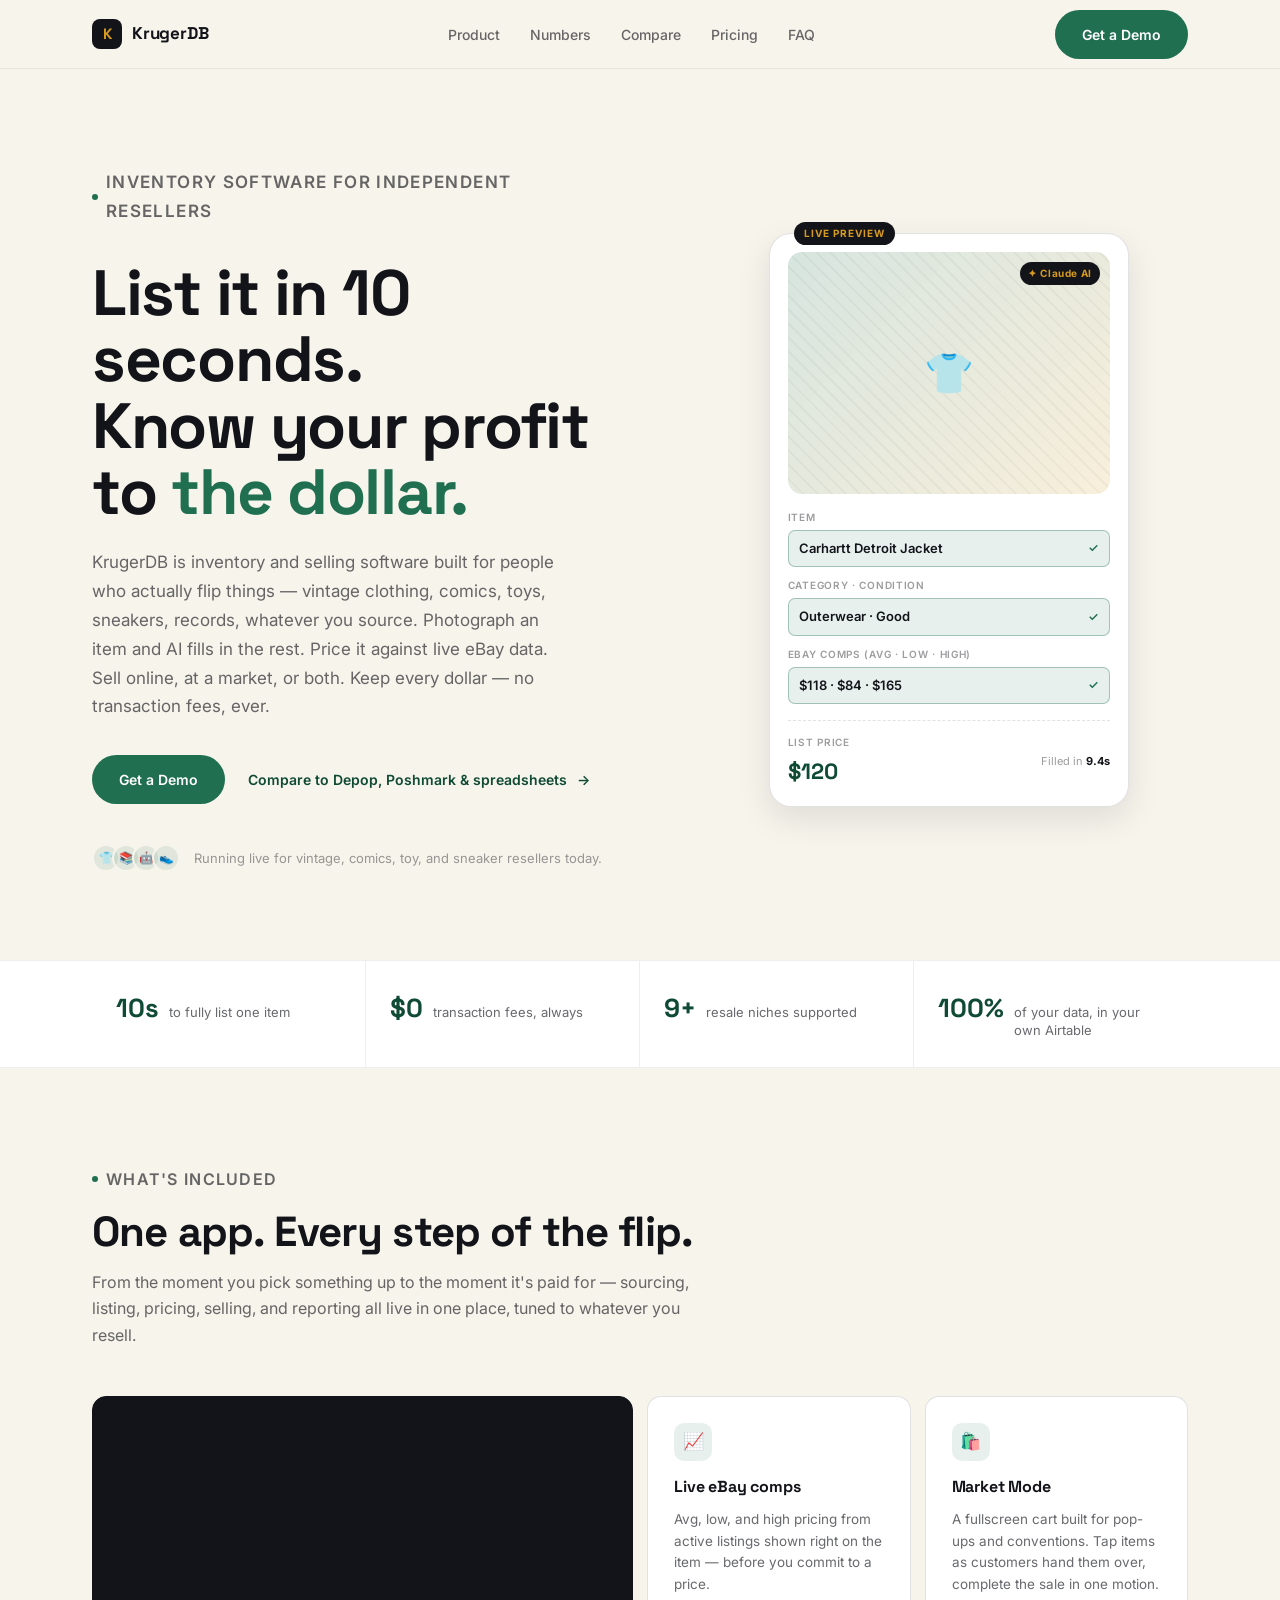
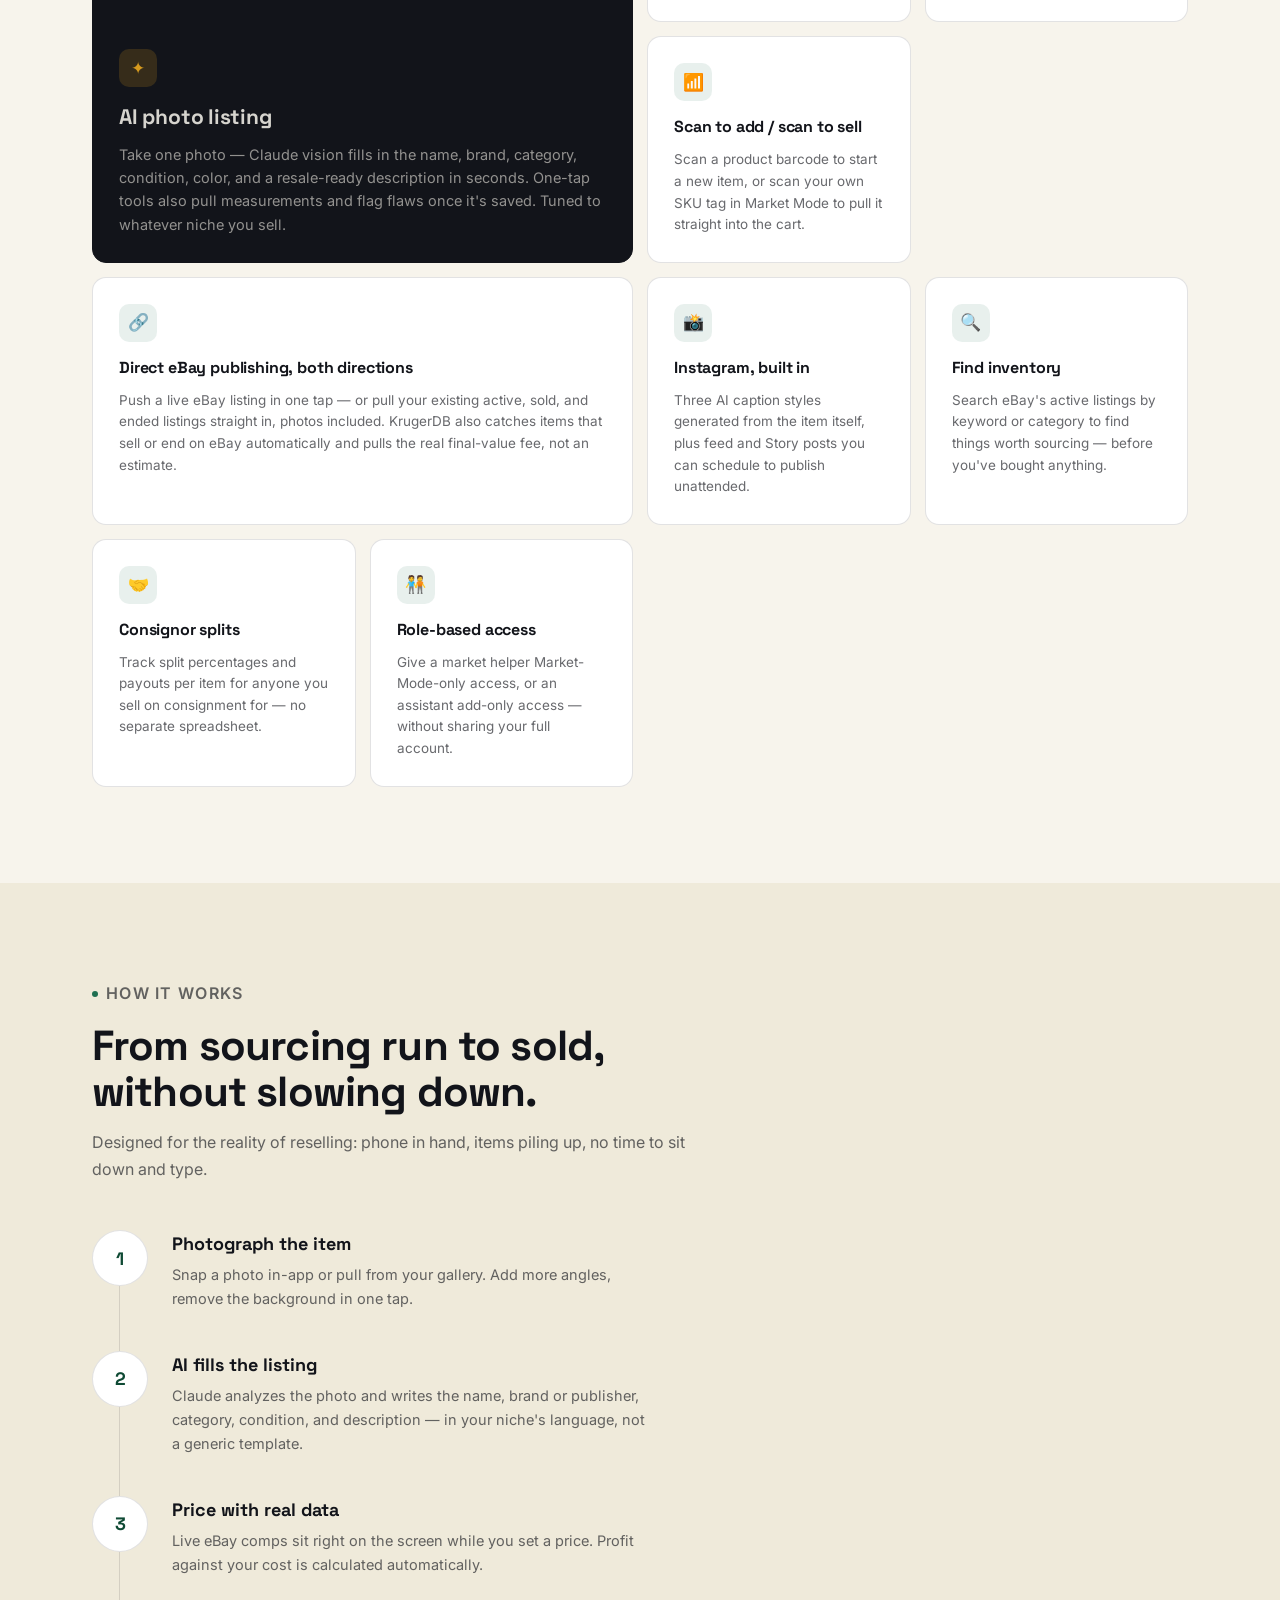
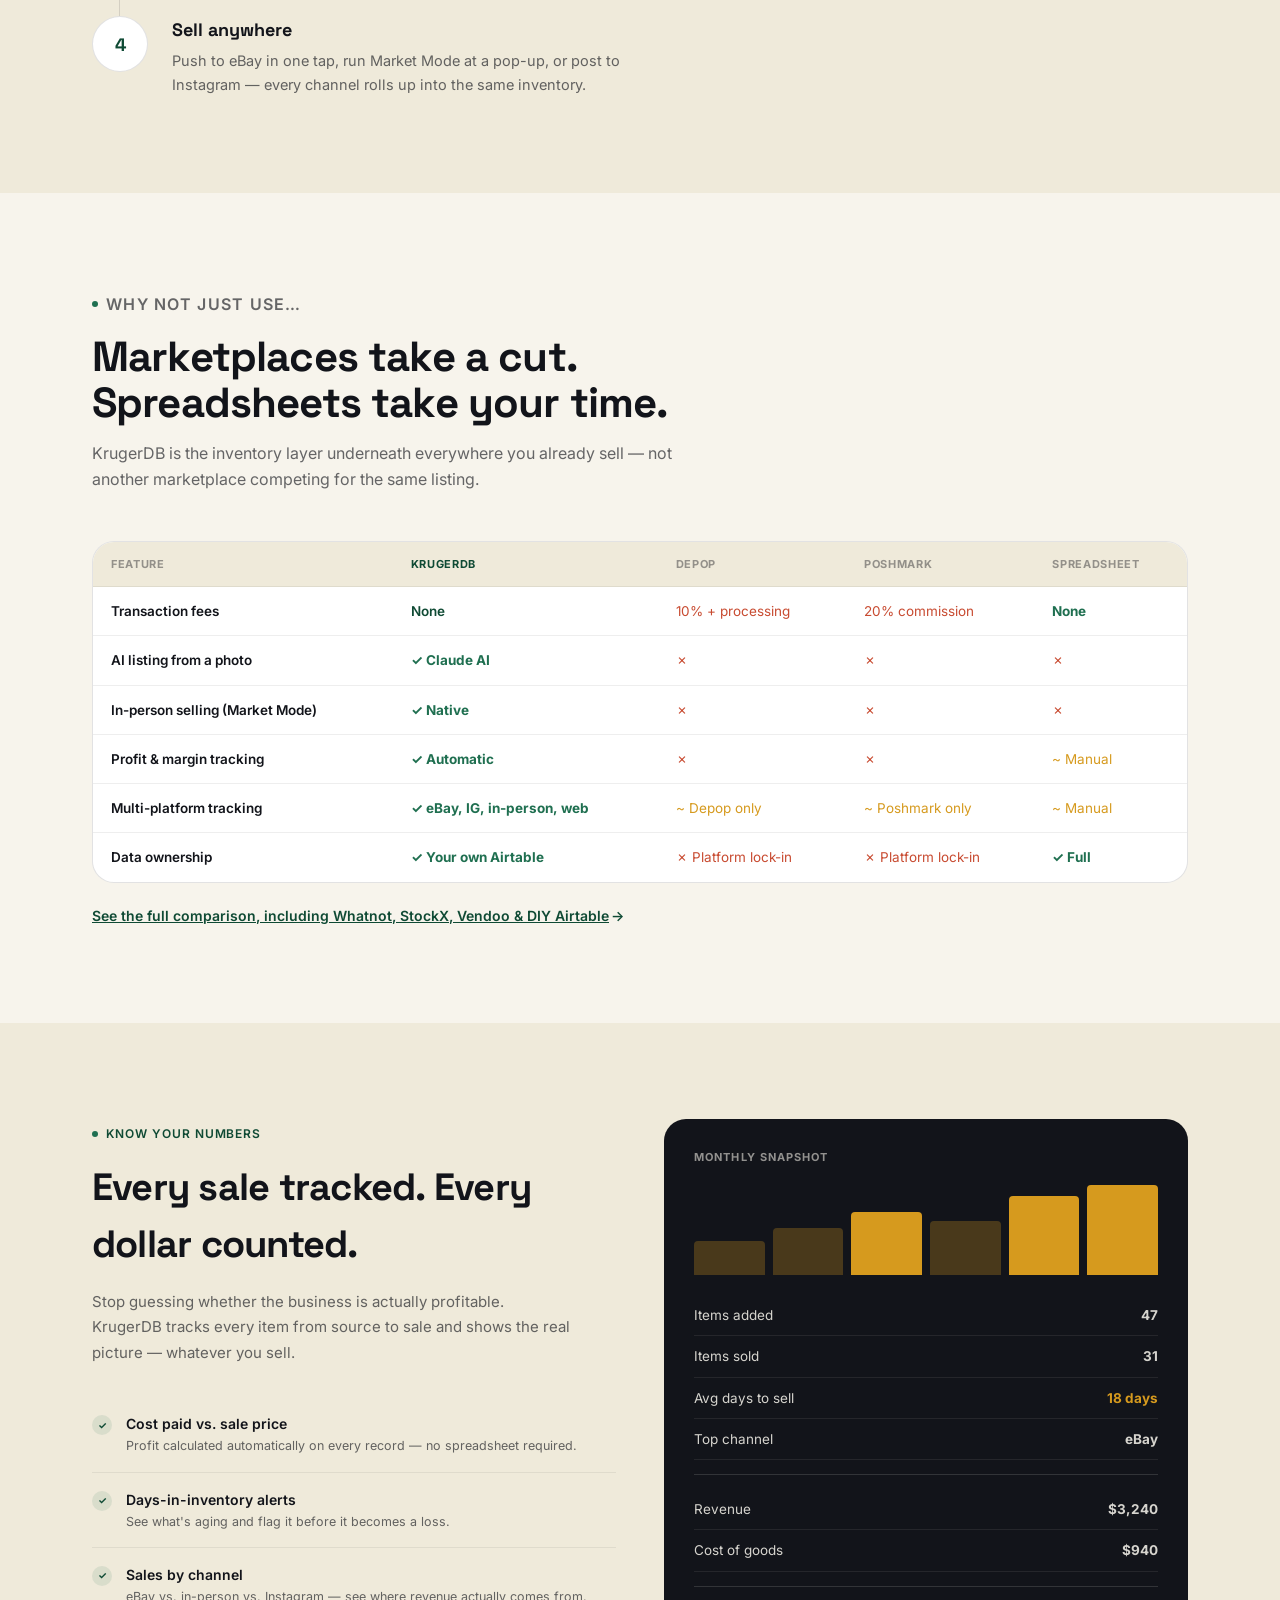
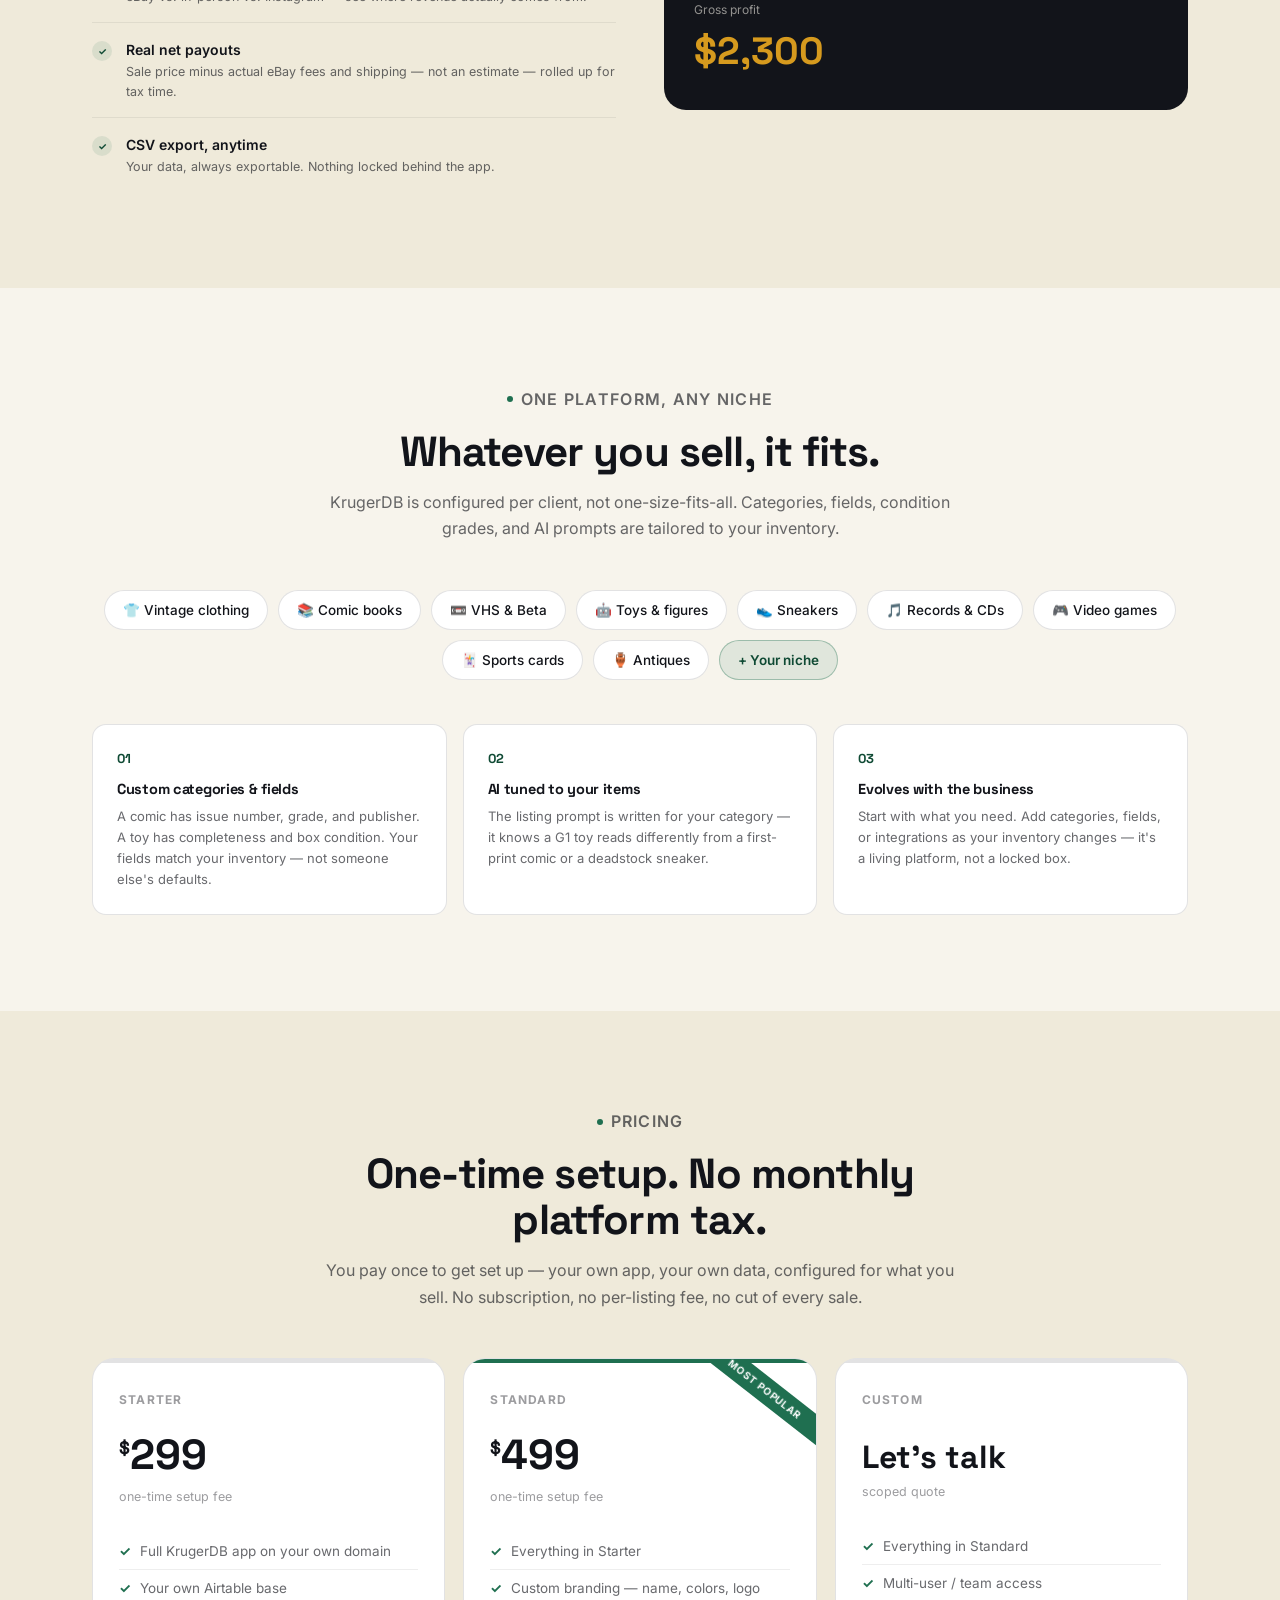
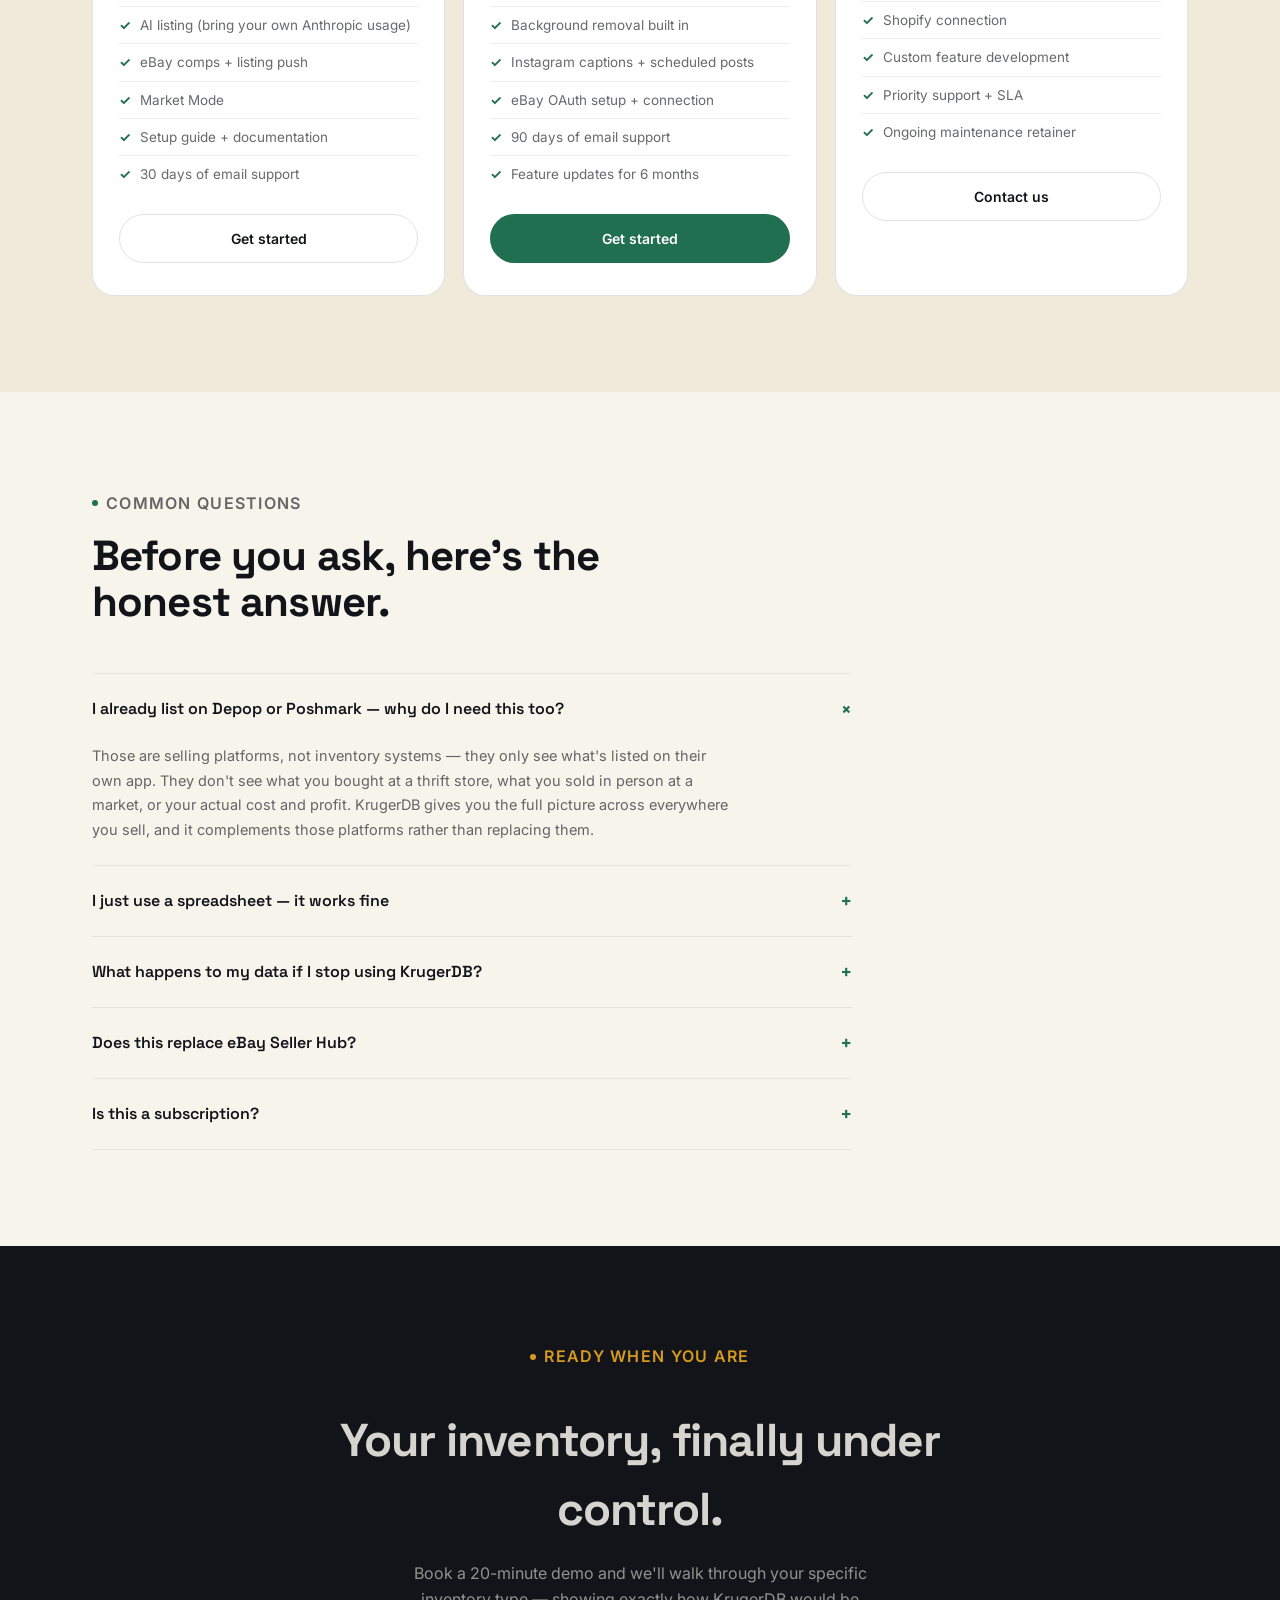
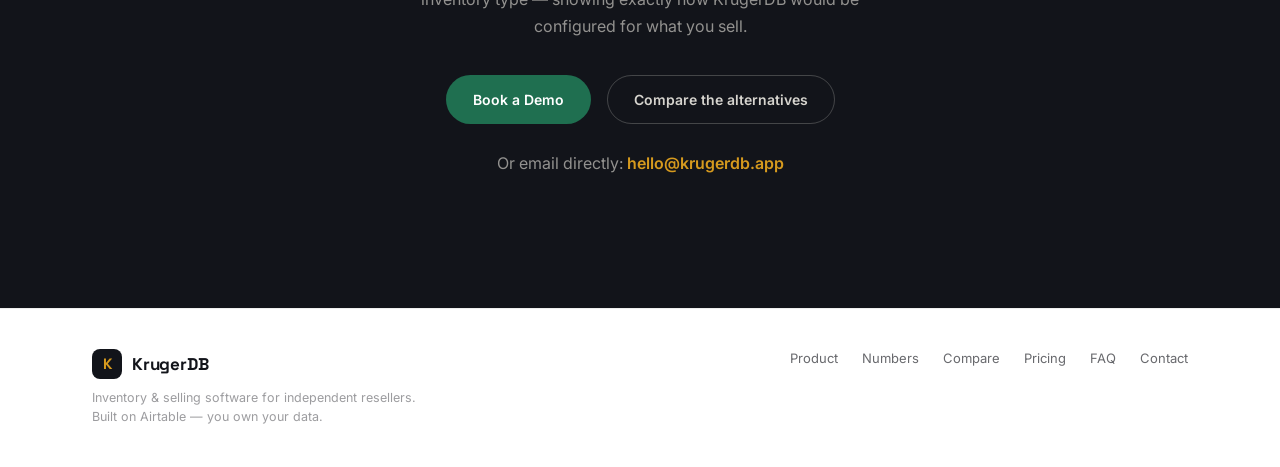
==== index.html @ 645f7d2b "Initial KrugerDB marketing site Static, dependency-free landing page + full comparison page for Krug" ====
<!DOCTYPE html>
<html lang="en">
<head>
<meta charset="UTF-8">
<meta name="viewport" content="width=device-width, initial-scale=1.0">
<title>KrugerDB — Inventory Software for Resellers</title>
<meta name="description" content="KrugerDB is AI-powered inventory and selling software for independent resellers — vintage clothing, comics, toys, sneakers, records, and more. List in 10 seconds, price with live eBay comps, sell in person with Market Mode, and keep every dollar — zero transaction fees, ever.">
<link rel="icon" type="image/svg+xml" href="assets/img/favicon.svg">
<link rel="preconnect" href="https://fonts.googleapis.com">
<link rel="preconnect" href="https://fonts.gstatic.com" crossorigin>
<link href="https://fonts.googleapis.com/css2?family=Space+Grotesk:wght@500;700&family=Inter:wght@400;500;600;700&display=swap" rel="stylesheet">
<link rel="stylesheet" href="assets/css/styles.css">
</head>
<body>

<!-- NAV -->
<nav class="nav">
  <div class="nav-inner">
    <a href="index.html" class="brand">
      <span class="brand-mark">K</span>
      <span class="brand-word">KrugerDB</span>
    </a>
    <div class="nav-links">
      <a href="#product">Product</a>
      <a href="#numbers">Numbers</a>
      <a href="compare.html">Compare</a>
      <a href="#pricing">Pricing</a>
      <a href="#faq">FAQ</a>
    </div>
    <div class="nav-cta">
      <a href="mailto:hello@krugerdb.app" class="btn btn-solid">Get a Demo</a>
      <button class="nav-toggle" aria-label="Toggle menu" aria-expanded="false"><span></span></button>
    </div>
  </div>
</nav>

<!-- HERO -->
<header class="hero">
  <div class="wrap hero-grid">
    <div class="hero-copy">
      <p class="eyebrow">Inventory software for independent resellers</p>
      <h1>List it in 10 seconds.<br>Know your profit to <span class="accent">the dollar.</span></h1>
      <p>KrugerDB is inventory and selling software built for people who actually flip things — vintage clothing, comics, toys, sneakers, records, whatever you source. Photograph an item and AI fills in the rest. Price it against live eBay data. Sell online, at a market, or both. Keep every dollar — no transaction fees, ever.</p>
      <div class="hero-actions">
        <a href="mailto:hello@krugerdb.app" class="btn btn-solid">Get a Demo</a>
        <a href="compare.html" class="btn btn-ghost">Compare to Depop, Poshmark &amp; spreadsheets</a>
      </div>
      <div class="hero-proof">
        <div class="hero-proof-avatars">
          <span>👕</span><span>📚</span><span>🤖</span><span>👟</span>
        </div>
        <p>Running live for vintage, comics, toy, and sneaker resellers today.</p>
      </div>
    </div>

    <div class="hero-visual">
      <div class="phone">
        <div class="phone-photo">
          👕
          <div class="phone-ai-chip">Claude AI</div>
        </div>
        <div class="phone-field">
          <div class="phone-field-label">Item</div>
          <div class="phone-field-value">Carhartt Detroit Jacket <span class="tick">✓</span></div>
        </div>
        <div class="phone-field">
          <div class="phone-field-label">Category · Condition</div>
          <div class="phone-field-value">Outerwear · Good <span class="tick">✓</span></div>
        </div>
        <div class="phone-field">
          <div class="phone-field-label">eBay comps (avg · low · high)</div>
          <div class="phone-field-value">$118 · $84 · $165 <span class="tick">✓</span></div>
        </div>
        <div class="phone-footer">
          <div>
            <div class="phone-field-label">List price</div>
            <div class="phone-price">$120</div>
          </div>
          <div class="phone-timer">Filled in <strong>9.4s</strong></div>
        </div>
      </div>
    </div>
  </div>
</header>

<!-- STAT STRIP -->
<div class="stat-strip">
  <div class="wrap">
    <div class="stat"><span class="stat-num">10s</span><span class="stat-label">to fully list one item</span></div>
    <div class="stat"><span class="stat-num">$0</span><span class="stat-label">transaction fees, always</span></div>
    <div class="stat"><span class="stat-num">9+</span><span class="stat-label">resale niches supported</span></div>
    <div class="stat"><span class="stat-num">100%</span><span class="stat-label">of your data, in your own Airtable</span></div>
  </div>
</div>

<!-- FEATURES (bento) -->
<section id="product">
  <div class="wrap">
    <div class="section-head reveal">
      <p class="eyebrow">What's included</p>
      <h2>One app. Every step of the flip.</h2>
      <p>From the moment you pick something up to the moment it's paid for — sourcing, listing, pricing, selling, and reporting all live in one place, tuned to whatever you resell.</p>
    </div>

    <div class="bento">
      <div class="bento-card lg feature reveal">
        <div class="bento-icon">✦</div>
        <div class="bento-title">AI photo listing</div>
        <div class="bento-desc">Take one photo — Claude vision fills in the name, brand, category, condition, color, and a resale-ready description in seconds. One-tap tools also pull measurements and flag flaws once it's saved. Tuned to whatever niche you sell.</div>
      </div>
      <div class="bento-card reveal">
        <div class="bento-icon">📈</div>
        <div class="bento-title">Live eBay comps</div>
        <div class="bento-desc">Avg, low, and high pricing from active listings shown right on the item — before you commit to a price.</div>
      </div>
      <div class="bento-card reveal">
        <div class="bento-icon">🛍️</div>
        <div class="bento-title">Market Mode</div>
        <div class="bento-desc">A fullscreen cart built for pop-ups and conventions. Tap items as customers hand them over, complete the sale in one motion.</div>
      </div>
      <div class="bento-card reveal">
        <div class="bento-icon">📶</div>
        <div class="bento-title">Scan to add / scan to sell</div>
        <div class="bento-desc">Scan a product barcode to start a new item, or scan your own SKU tag in Market Mode to pull it straight into the cart.</div>
      </div>
      <div class="bento-card wide reveal">
        <div class="bento-icon">🔗</div>
        <div class="bento-title">Direct eBay publishing, both directions</div>
        <div class="bento-desc">Push a live eBay listing in one tap — or pull your existing active, sold, and ended listings straight in, photos included. KrugerDB also catches items that sell or end on eBay automatically and pulls the real final-value fee, not an estimate.</div>
      </div>
      <div class="bento-card reveal">
        <div class="bento-icon">📸</div>
        <div class="bento-title">Instagram, built in</div>
        <div class="bento-desc">Three AI caption styles generated from the item itself, plus feed and Story posts you can schedule to publish unattended.</div>
      </div>
      <div class="bento-card reveal">
        <div class="bento-icon">🔍</div>
        <div class="bento-title">Find inventory</div>
        <div class="bento-desc">Search eBay's active listings by keyword or category to find things worth sourcing — before you've bought anything.</div>
      </div>
      <div class="bento-card reveal">
        <div class="bento-icon">🤝</div>
        <div class="bento-title">Consignor splits</div>
        <div class="bento-desc">Track split percentages and payouts per item for anyone you sell on consignment for — no separate spreadsheet.</div>
      </div>
      <div class="bento-card reveal">
        <div class="bento-icon">🧑‍🤝‍🧑</div>
        <div class="bento-title">Role-based access</div>
        <div class="bento-desc">Give a market helper Market-Mode-only access, or an assistant add-only access — without sharing your full account.</div>
      </div>
    </div>
  </div>
</section>

<!-- HOW IT WORKS -->
<section class="alt" id="how">
  <div class="wrap">
    <div class="section-head reveal">
      <p class="eyebrow">How it works</p>
      <h2>From sourcing run to sold, without slowing down.</h2>
      <p>Designed for the reality of reselling: phone in hand, items piling up, no time to sit down and type.</p>
    </div>

    <div class="timeline reveal">
      <div class="tl-step">
        <div class="tl-num">1</div>
        <div>
          <div class="tl-title">Photograph the item</div>
          <div class="tl-body">Snap a photo in-app or pull from your gallery. Add more angles, remove the background in one tap.</div>
        </div>
      </div>
      <div class="tl-step">
        <div class="tl-num">2</div>
        <div>
          <div class="tl-title">AI fills the listing</div>
          <div class="tl-body">Claude analyzes the photo and writes the name, brand or publisher, category, condition, and description — in your niche's language, not a generic template.</div>
        </div>
      </div>
      <div class="tl-step">
        <div class="tl-num">3</div>
        <div>
          <div class="tl-title">Price with real data</div>
          <div class="tl-body">Live eBay comps sit right on the screen while you set a price. Profit against your cost is calculated automatically.</div>
        </div>
      </div>
      <div class="tl-step">
        <div class="tl-num">4</div>
        <div>
          <div class="tl-title">Sell anywhere</div>
          <div class="tl-body">Push to eBay in one tap, run Market Mode at a pop-up, or post to Instagram — every channel rolls up into the same inventory.</div>
        </div>
      </div>
    </div>
  </div>
</section>

<!-- MINI COMPARE -->
<section id="compare-preview">
  <div class="wrap">
    <div class="section-head reveal">
      <p class="eyebrow">Why not just use…</p>
      <h2>Marketplaces take a cut. Spreadsheets take your time.</h2>
      <p>KrugerDB is the inventory layer underneath everywhere you already sell — not another marketplace competing for the same listing.</p>
    </div>

    <div class="mini-compare reveal">
      <table>
        <thead>
          <tr>
            <th>Feature</th>
            <th class="us">KrugerDB</th>
            <th>Depop</th>
            <th>Poshmark</th>
            <th>Spreadsheet</th>
          </tr>
        </thead>
        <tbody>
          <tr>
            <td>Transaction fees</td>
            <td class="us">None</td>
            <td><span class="mark-no">10% + processing</span></td>
            <td><span class="mark-no">20% commission</span></td>
            <td><span class="mark-yes">None</span></td>
          </tr>
          <tr>
            <td>AI listing from a photo</td>
            <td class="us"><span class="mark-yes">✓ Claude AI</span></td>
            <td><span class="mark-no">✗</span></td>
            <td><span class="mark-no">✗</span></td>
            <td><span class="mark-no">✗</span></td>
          </tr>
          <tr>
            <td>In-person selling (Market Mode)</td>
            <td class="us"><span class="mark-yes">✓ Native</span></td>
            <td><span class="mark-no">✗</span></td>
            <td><span class="mark-no">✗</span></td>
            <td><span class="mark-no">✗</span></td>
          </tr>
          <tr>
            <td>Profit &amp; margin tracking</td>
            <td class="us"><span class="mark-yes">✓ Automatic</span></td>
            <td><span class="mark-no">✗</span></td>
            <td><span class="mark-no">✗</span></td>
            <td><span class="mark-partial">~ Manual</span></td>
          </tr>
          <tr>
            <td>Multi-platform tracking</td>
            <td class="us"><span class="mark-yes">✓ eBay, IG, in-person, web</span></td>
            <td><span class="mark-partial">~ Depop only</span></td>
            <td><span class="mark-partial">~ Poshmark only</span></td>
            <td><span class="mark-partial">~ Manual</span></td>
          </tr>
          <tr>
            <td>Data ownership</td>
            <td class="us"><span class="mark-yes">✓ Your own Airtable</span></td>
            <td><span class="mark-no">✗ Platform lock-in</span></td>
            <td><span class="mark-no">✗ Platform lock-in</span></td>
            <td><span class="mark-yes">✓ Full</span></td>
          </tr>
        </tbody>
      </table>
    </div>
    <p style="margin-top:20px"><a href="compare.html" class="btn-ghost" style="font-size:14px">See the full comparison, including Whatnot, StockX, Vendoo &amp; DIY Airtable</a></p>
  </div>
</section>

<!-- NUMBERS / LEDGER -->
<section class="alt" id="numbers">
  <div class="wrap">
    <div class="ledger-grid">
      <div>
        <p class="eyebrow">Know your numbers</p>
        <h2 style="font-size:clamp(26px,3vw,38px);margin-bottom:16px">Every sale tracked. Every dollar counted.</h2>
        <p style="font-size:15px;color:var(--ink-soft);line-height:1.7;margin-bottom:32px;max-width:480px">Stop guessing whether the business is actually profitable. KrugerDB tracks every item from source to sale and shows the real picture — whatever you sell.</p>

        <ul class="ledger-list reveal">
          <li>
            <div class="ledger-check">✓</div>
            <div><div class="ledger-item-title">Cost paid vs. sale price</div><div class="ledger-item-desc">Profit calculated automatically on every record — no spreadsheet required.</div></div>
          </li>
          <li>
            <div class="ledger-check">✓</div>
            <div><div class="ledger-item-title">Days-in-inventory alerts</div><div class="ledger-item-desc">See what's aging and flag it before it becomes a loss.</div></div>
          </li>
          <li>
            <div class="ledger-check">✓</div>
            <div><div class="ledger-item-title">Sales by channel</div><div class="ledger-item-desc">eBay vs. in-person vs. Instagram — see where revenue actually comes from.</div></div>
          </li>
          <li>
            <div class="ledger-check">✓</div>
            <div><div class="ledger-item-title">Real net payouts</div><div class="ledger-item-desc">Sale price minus actual eBay fees and shipping — not an estimate — rolled up for tax time.</div></div>
          </li>
          <li>
            <div class="ledger-check">✓</div>
            <div><div class="ledger-item-title">CSV export, anytime</div><div class="ledger-item-desc">Your data, always exportable. Nothing locked behind the app.</div></div>
          </li>
        </ul>
      </div>

      <div class="reveal">
        <div class="ledger-card">
          <div class="ledger-card-title">Monthly snapshot</div>
          <div class="ledger-bars">
            <div class="bar" style="height:38%"></div>
            <div class="bar" style="height:52%"></div>
            <div class="bar up" style="height:70%"></div>
            <div class="bar" style="height:60%"></div>
            <div class="bar up" style="height:88%"></div>
            <div class="bar up" style="height:100%"></div>
          </div>
          <div class="ledger-row"><span>Items added</span><span class="v">47</span></div>
          <div class="ledger-row"><span>Items sold</span><span class="v">31</span></div>
          <div class="ledger-row"><span>Avg days to sell</span><span class="v gold">18 days</span></div>
          <div class="ledger-row"><span>Top channel</span><span class="v">eBay</span></div>
          <hr class="ledger-divider">
          <div class="ledger-row"><span>Revenue</span><span class="v">$3,240</span></div>
          <div class="ledger-row"><span>Cost of goods</span><span class="v">$940</span></div>
          <hr class="ledger-divider">
          <div class="ledger-big-label">Gross profit</div>
          <div class="ledger-big-num">$2,300</div>
        </div>
      </div>
    </div>
  </div>
</section>

<!-- NICHES -->
<section id="niches">
  <div class="wrap">
    <div class="section-head center reveal" style="margin-left:auto;margin-right:auto">
      <p class="eyebrow" style="justify-content:center">One platform, any niche</p>
      <h2>Whatever you sell, it fits.</h2>
      <p>KrugerDB is configured per client, not one-size-fits-all. Categories, fields, condition grades, and AI prompts are tailored to your inventory.</p>
    </div>

    <div class="chip-row reveal" style="justify-content:center">
      <span class="chip">👕 Vintage clothing</span>
      <span class="chip">📚 Comic books</span>
      <span class="chip">📼 VHS &amp; Beta</span>
      <span class="chip">🤖 Toys &amp; figures</span>
      <span class="chip">👟 Sneakers</span>
      <span class="chip">🎵 Records &amp; CDs</span>
      <span class="chip">🎮 Video games</span>
      <span class="chip">🃏 Sports cards</span>
      <span class="chip">🏺 Antiques</span>
      <span class="chip plus">+ Your niche</span>
    </div>

    <div class="trio reveal">
      <div class="trio-card">
        <div class="n">01</div>
        <h4>Custom categories &amp; fields</h4>
        <p>A comic has issue number, grade, and publisher. A toy has completeness and box condition. Your fields match your inventory — not someone else's defaults.</p>
      </div>
      <div class="trio-card">
        <div class="n">02</div>
        <h4>AI tuned to your items</h4>
        <p>The listing prompt is written for your category — it knows a G1 toy reads differently from a first-print comic or a deadstock sneaker.</p>
      </div>
      <div class="trio-card">
        <div class="n">03</div>
        <h4>Evolves with the business</h4>
        <p>Start with what you need. Add categories, fields, or integrations as your inventory changes — it's a living platform, not a locked box.</p>
      </div>
    </div>
  </div>
</section>

<!-- PRICING -->
<section class="alt" id="pricing">
  <div class="wrap">
    <div class="section-head center reveal">
      <p class="eyebrow" style="justify-content:center">Pricing</p>
      <h2>One-time setup. No monthly platform tax.</h2>
      <p>You pay once to get set up — your own app, your own data, configured for what you sell. No subscription, no per-listing fee, no cut of every sale.</p>
    </div>

    <div class="price-grid reveal">
      <div class="price-card">
        <div class="price-name">Starter</div>
        <div class="price-num"><sup>$</sup>299</div>
        <div class="price-sub">one-time setup fee</div>
        <ul class="price-list">
          <li>Full KrugerDB app on your own domain</li>
          <li>Your own Airtable base</li>
          <li>AI listing (bring your own Anthropic usage)</li>
          <li>eBay comps + listing push</li>
          <li>Market Mode</li>
          <li>Setup guide + documentation</li>
          <li>30 days of email support</li>
        </ul>
        <a href="mailto:hello@krugerdb.app" class="btn btn-line">Get started</a>
      </div>

      <div class="price-card hi">
        <div class="price-ribbon">Most popular</div>
        <div class="price-name">Standard</div>
        <div class="price-num"><sup>$</sup>499</div>
        <div class="price-sub">one-time setup fee</div>
        <ul class="price-list">
          <li>Everything in Starter</li>
          <li>Custom branding — name, colors, logo</li>
          <li>Background removal built in</li>
          <li>Instagram captions + scheduled posts</li>
          <li>eBay OAuth setup + connection</li>
          <li>90 days of email support</li>
          <li>Feature updates for 6 months</li>
        </ul>
        <a href="mailto:hello@krugerdb.app" class="btn btn-solid">Get started</a>
      </div>

      <div class="price-card">
        <div class="price-name">Custom</div>
        <div class="price-num" style="font-size:32px;padding-top:10px">Let's talk</div>
        <div class="price-sub">scoped quote</div>
        <ul class="price-list">
          <li>Everything in Standard</li>
          <li>Multi-user / team access</li>
          <li>Shopify connection</li>
          <li>Custom feature development</li>
          <li>Priority support + SLA</li>
          <li>Ongoing maintenance retainer</li>
        </ul>
        <a href="mailto:hello@krugerdb.app" class="btn btn-line">Contact us</a>
      </div>
    </div>
  </div>
</section>

<!-- FAQ -->
<section id="faq">
  <div class="wrap">
    <div class="section-head reveal">
      <p class="eyebrow">Common questions</p>
      <h2>Before you ask, here's the honest answer.</h2>
    </div>

    <div class="faq reveal">
      <div class="faq-item open">
        <button class="faq-q"><span>I already list on Depop or Poshmark — why do I need this too?</span><span class="plus">+</span></button>
        <div class="faq-a"><p>Those are selling platforms, not inventory systems — they only see what's listed on their own app. They don't see what you bought at a thrift store, what you sold in person at a market, or your actual cost and profit. KrugerDB gives you the full picture across everywhere you sell, and it complements those platforms rather than replacing them.</p></div>
      </div>
      <div class="faq-item">
        <button class="faq-q"><span>I just use a spreadsheet — it works fine</span><span class="plus">+</span></button>
        <div class="faq-a"><p>A spreadsheet has no photos, no scanning, no eBay integration, and no way to sell in person. When you're at a pop-up with 200 items and someone wants to buy three at once, a spreadsheet becomes a liability. KrugerDB handles sourcing through sale from your phone.</p></div>
      </div>
      <div class="faq-item">
        <button class="faq-q"><span>What happens to my data if I stop using KrugerDB?</span><span class="plus">+</span></button>
        <div class="faq-a"><p>Nothing happens to it — it's already yours. Everything lives in your own Airtable base under your account. Export the full inventory to CSV anytime. If you stopped using the app tomorrow, every item, photo, and sale record stays exactly where it is.</p></div>
      </div>
      <div class="faq-item">
        <button class="faq-q"><span>Does this replace eBay Seller Hub?</span><span class="plus">+</span></button>
        <div class="faq-a"><p>No — it works alongside it. Seller Hub tells you what sold, but not what actually landed in your bank account after fees and shipping, and it has no idea what you paid for the item to begin with. KrugerDB imports what you've already listed, detects sales and ended listings automatically, and pulls the real fee and shipping numbers from eBay's own data — then nets that against your cost.</p></div>
      </div>
      <div class="faq-item">
        <button class="faq-q"><span>Is this a subscription?</span><span class="plus">+</span></button>
        <div class="faq-a"><p>No. Setup is a one-time fee based on the tier you choose. You'll separately pay your own usage for the third-party services the app calls on your behalf — Anthropic for AI, Airtable for your database — which for most independent resellers runs a few dollars a month, not a platform tax on every sale.</p></div>
      </div>
    </div>
  </div>
</section>

<!-- CTA -->
<section class="ink cta-section">
  <div class="wrap">
    <p class="eyebrow" style="justify-content:center">Ready when you are</p>
    <h2>Your inventory, finally under control.</h2>
    <p>Book a 20-minute demo and we'll walk through your specific inventory type — showing exactly how KrugerDB would be configured for what you sell.</p>
    <div class="cta-actions">
      <a href="mailto:hello@krugerdb.app" class="btn btn-solid">Book a Demo</a>
      <a href="compare.html" class="btn btn-line">Compare the alternatives</a>
    </div>
    <p class="cta-note">Or email directly: <a href="mailto:hello@krugerdb.app">hello@krugerdb.app</a></p>
  </div>
</section>

<!-- FOOTER -->
<footer>
  <div class="wrap footer-inner">
    <div>
      <a href="index.html" class="brand"><span class="brand-mark">K</span><span class="brand-word">KrugerDB</span></a>
      <p class="footer-note">Inventory &amp; selling software for independent resellers.<br>Built on Airtable — you own your data.</p>
    </div>
    <div class="footer-links">
      <a href="#product">Product</a>
      <a href="#numbers">Numbers</a>
      <a href="compare.html">Compare</a>
      <a href="#pricing">Pricing</a>
      <a href="#faq">FAQ</a>
      <a href="mailto:hello@krugerdb.app">Contact</a>
    </div>
  </div>
</footer>

<script src="assets/js/main.js"></script>
</body>
</html>
---- assets/css/styles.css ----
/* ==========================================================================
   KrugerDB marketing site — base styles
   Light paper theme, Space Grotesk / Inter, bento + timeline layouts.
   ========================================================================== */

*, *::before, *::after { box-sizing: border-box; margin: 0; padding: 0; }

:root {
  --bg:        #F7F4EC;
  --bg-alt:    #EFEADA;
  --panel:     #FFFFFF;
  --ink:       #12141A;
  --ink-soft:  rgba(18,20,26,0.64);
  --ink-faint: rgba(18,20,26,0.42);
  --line:      rgba(18,20,26,0.12);
  --line-soft: rgba(18,20,26,0.07);

  --accent:      #1F6F50;   /* forest green — primary */
  --accent-ink:  #0F4A34;
  --accent-soft: rgba(31,111,80,0.10);
  --accent-line: rgba(31,111,80,0.35);

  --gold:       #D69A1E;    /* amber — AI / highlight */
  --gold-soft:  rgba(214,154,30,0.14);

  --coral:      #C84B31;    /* used sparingly: "no" / warning marks */

  --ink-panel:  #12141A;    /* inverted dark sections */
  --ink-panel-2:#1B1E27;
  --on-ink:     rgba(247,244,236,0.86);
  --on-ink-soft:rgba(247,244,236,0.56);

  --radius-sm: 8px;
  --radius:    14px;
  --radius-lg: 22px;

  --display: 'Space Grotesk', 'Arial Narrow', sans-serif;
  --body:    'Inter', -apple-system, BlinkMacSystemFont, sans-serif;

  --shadow-1: 0 1px 2px rgba(18,20,26,0.06);
  --shadow-2: 0 12px 32px rgba(18,20,26,0.10);
}

html { scroll-behavior: smooth; }

body {
  background: var(--bg);
  color: var(--ink);
  font-family: var(--body);
  font-size: 16px;
  line-height: 1.5;
  -webkit-font-smoothing: antialiased;
  overflow-x: hidden;
}

a { color: inherit; }
img, svg { display: block; max-width: 100%; }
ul { list-style: none; }

.wrap {
  max-width: 1160px;
  margin: 0 auto;
  padding: 0 32px;
}

.eyebrow {
  display: inline-flex;
  align-items: center;
  gap: 8px;
  font-size: 12px;
  font-weight: 600;
  letter-spacing: 0.08em;
  text-transform: uppercase;
  color: var(--accent-ink);
  margin-bottom: 16px;
}
.eyebrow::before {
  content: '';
  width: 6px; height: 6px;
  border-radius: 50%;
  background: var(--accent);
  flex-shrink: 0;
}
section.ink .eyebrow, .ink .eyebrow { color: var(--gold); }
section.ink .eyebrow::before, .ink .eyebrow::before { background: var(--gold); }

h1, h2, h3, h4 { font-family: var(--display); letter-spacing: -0.02em; }

.section-head { max-width: 620px; margin-bottom: 48px; }
.section-head h2 {
  font-size: clamp(28px, 3.4vw, 42px);
  font-weight: 700;
  line-height: 1.1;
  margin-bottom: 14px;
}
.section-head p {
  font-size: 16px;
  line-height: 1.65;
  color: var(--ink-soft);
}
.section-head.center { max-width: 640px; margin-left: auto; margin-right: auto; text-align: center; }
.ink .section-head p { color: var(--on-ink-soft); }

section { padding: 96px 0; }
section.tight { padding: 64px 0; }
section.ink { background: var(--ink-panel); color: var(--on-ink); }
section.alt { background: var(--bg-alt); }

.reveal { opacity: 0; transform: translateY(18px); transition: opacity .6s ease, transform .6s ease; }
.reveal.visible { opacity: 1; transform: translateY(0); }

/* ── buttons ── */
.btn {
  display: inline-flex;
  align-items: center;
  gap: 8px;
  font-family: var(--body);
  font-size: 14px;
  font-weight: 600;
  padding: 13px 26px;
  border-radius: 99px;
  text-decoration: none;
  cursor: pointer;
  border: 1px solid transparent;
  transition: transform .15s ease, background .15s ease, border-color .15s ease, color .15s ease;
  white-space: nowrap;
}
.btn:hover { transform: translateY(-1px); }
.btn-solid { background: var(--accent); color: #fff; }
.btn-solid:hover { background: var(--accent-ink); }
.btn-line { border-color: var(--line); color: var(--ink); background: transparent; }
.btn-line:hover { border-color: var(--accent); color: var(--accent-ink); }
.ink .btn-line { border-color: rgba(247,244,236,0.22); color: var(--on-ink); }
.ink .btn-line:hover { border-color: var(--gold); color: var(--gold); }
.btn-ghost { color: var(--accent-ink); font-weight: 600; padding: 0; border-radius: 0; }
.btn-ghost::after { content: '→'; margin-left: 2px; transition: transform .15s ease; display: inline-block; }
.btn-ghost:hover::after { transform: translateX(3px); }

/* ==========================================================================
   NAV
   ========================================================================== */
.nav {
  position: fixed; top: 0; left: 0; right: 0; z-index: 200;
  border-bottom: 1px solid var(--line-soft);
  background: rgba(247,244,236,0.86);
  backdrop-filter: blur(10px);
}
.nav-inner {
  max-width: 1160px; margin: 0 auto; padding: 0 32px;
  height: 68px;
  display: flex; align-items: center; justify-content: space-between;
}
.brand { display: flex; align-items: center; gap: 10px; text-decoration: none; }
.brand-mark {
  width: 30px; height: 30px; border-radius: 8px;
  background: var(--ink);
  display: flex; align-items: center; justify-content: center;
  color: var(--gold);
  font-family: var(--display); font-weight: 700; font-size: 15px;
}
.brand-word { font-family: var(--display); font-weight: 700; font-size: 17px; letter-spacing: -0.01em; color: var(--ink); }
.nav-links { display: flex; align-items: center; gap: 30px; }
.nav-links a {
  font-size: 14px; font-weight: 500; text-decoration: none; color: var(--ink-soft);
  transition: color .15s ease;
}
.nav-links a:hover, .nav-links a.current { color: var(--ink); }
.nav-cta { display: flex; align-items: center; gap: 18px; }
.nav-toggle {
  display: none; width: 36px; height: 36px; border-radius: 8px;
  border: 1px solid var(--line); background: transparent;
  align-items: center; justify-content: center; cursor: pointer;
}
.nav-toggle span, .nav-toggle span::before, .nav-toggle span::after {
  content: ''; display: block; width: 16px; height: 1.5px; background: var(--ink); position: relative;
}
.nav-toggle span::before { position: absolute; top: -5px; }
.nav-toggle span::after { position: absolute; top: 5px; }

/* ==========================================================================
   HERO
   ========================================================================== */
.hero {
  padding: 168px 0 88px;
  position: relative;
}
.hero-grid {
  display: grid;
  grid-template-columns: 1.08fr 0.92fr;
  gap: 56px;
  align-items: center;
}
.hero-copy h1 {
  font-size: clamp(38px, 5.2vw, 64px);
  font-weight: 700;
  line-height: 1.04;
  margin-bottom: 22px;
}
.hero-copy h1 .accent { color: var(--accent); }
.hero-copy p {
  font-size: 17px;
  line-height: 1.7;
  color: var(--ink-soft);
  max-width: 480px;
  margin-bottom: 34px;
}
.hero-actions { display: flex; align-items: center; gap: 22px; flex-wrap: wrap; margin-bottom: 40px; }

.hero-proof { display: flex; align-items: center; gap: 14px; }
.hero-proof-avatars { display: flex; }
.hero-proof-avatars span {
  width: 28px; height: 28px; border-radius: 50%;
  border: 2px solid var(--bg);
  background: var(--accent-soft);
  margin-left: -8px;
  display: flex; align-items: center; justify-content: center;
  font-size: 12px;
}
.hero-proof-avatars span:first-child { margin-left: 0; }
.hero-proof p { font-size: 13px; color: var(--ink-faint); margin: 0; max-width: none; }

/* phone mock */
.phone {
  background: var(--panel);
  border-radius: var(--radius-lg);
  border: 1px solid var(--line);
  box-shadow: var(--shadow-2);
  padding: 18px;
  max-width: 360px;
  margin: 0 auto;
  position: relative;
}
.phone::before {
  content: 'LIVE PREVIEW';
  position: absolute;
  top: -12px; left: 24px;
  background: var(--ink);
  color: var(--gold);
  font-size: 10px; font-weight: 700; letter-spacing: 0.1em;
  padding: 4px 10px; border-radius: 99px;
}
.phone-photo {
  aspect-ratio: 4/3;
  border-radius: var(--radius);
  background:
    linear-gradient(135deg, rgba(31,111,80,0.18), rgba(214,154,30,0.16)),
    repeating-linear-gradient(45deg, rgba(18,20,26,0.04) 0 2px, transparent 2px 10px);
  display: flex; align-items: center; justify-content: center;
  font-size: 40px;
  position: relative;
  margin-bottom: 16px;
}
.phone-ai-chip {
  position: absolute; top: 10px; right: 10px;
  background: var(--ink); color: var(--gold);
  font-size: 10px; font-weight: 700; letter-spacing: 0.06em;
  padding: 4px 8px; border-radius: 99px;
  display: flex; align-items: center; gap: 4px;
}
.phone-ai-chip::before { content: '✦'; }
.phone-field { margin-bottom: 11px; }
.phone-field-label { font-size: 10px; font-weight: 600; text-transform: uppercase; letter-spacing: 0.07em; color: var(--ink-faint); margin-bottom: 5px; }
.phone-field-value {
  font-size: 13px; font-weight: 600; color: var(--ink);
  background: var(--accent-soft);
  border: 1px solid var(--accent-line);
  border-radius: 7px;
  padding: 8px 10px;
  display: flex; align-items: center; justify-content: space-between;
}
.phone-field-value .tick { color: var(--accent); font-size: 12px; }
.phone-footer {
  display: flex; align-items: center; justify-content: space-between;
  margin-top: 16px; padding-top: 14px; border-top: 1px dashed var(--line);
}
.phone-price { font-family: var(--display); font-size: 22px; font-weight: 700; color: var(--accent-ink); }
.phone-timer { font-size: 11px; color: var(--ink-faint); }
.phone-timer strong { color: var(--ink); }

/* ==========================================================================
   STAT STRIP
   ========================================================================== */
.stat-strip {
  border-top: 1px solid var(--line-soft);
  border-bottom: 1px solid var(--line-soft);
  background: var(--panel);
}
.stat-strip .wrap {
  display: flex;
  flex-wrap: wrap;
  gap: 0;
}
.stat-strip .stat {
  flex: 1 1 220px;
  padding: 28px 24px;
  border-right: 1px solid var(--line-soft);
  display: flex; align-items: baseline; gap: 10px;
}
.stat-strip .stat:last-child { border-right: none; }
.stat-num { font-family: var(--display); font-size: 26px; font-weight: 700; color: var(--accent-ink); white-space: nowrap; }
.stat-label { font-size: 13px; color: var(--ink-soft); line-height: 1.35; }

/* ==========================================================================
   BENTO FEATURES
   ========================================================================== */
.bento {
  display: grid;
  grid-template-columns: repeat(4, 1fr);
  grid-auto-rows: minmax(150px, auto);
  gap: 14px;
}
.bento-card {
  background: var(--panel);
  border: 1px solid var(--line);
  border-radius: var(--radius);
  padding: 26px;
  display: flex;
  flex-direction: column;
  gap: 10px;
  transition: border-color .15s ease, transform .15s ease;
}
.bento-card:hover { border-color: var(--accent-line); transform: translateY(-2px); }
.bento-card.lg { grid-column: span 2; grid-row: span 2; justify-content: flex-end; }
.bento-card.wide { grid-column: span 2; }
.bento-card.feature { background: var(--ink-panel); color: var(--on-ink); border-color: var(--ink-panel); }
.bento-card.feature .bento-desc { color: var(--on-ink-soft); }
.bento-card.feature .bento-icon { background: rgba(214,154,30,0.18); color: var(--gold); }

.bento-icon {
  width: 38px; height: 38px;
  border-radius: 10px;
  background: var(--accent-soft);
  color: var(--accent-ink);
  display: flex; align-items: center; justify-content: center;
  font-size: 17px;
  margin-bottom: 4px;
}
.bento-title { font-family: var(--display); font-size: 16px; font-weight: 700; letter-spacing: -0.01em; }
.bento-desc { font-size: 13.5px; line-height: 1.6; color: var(--ink-soft); }
.bento-card.lg .bento-title { font-size: 21px; }
.bento-card.lg .bento-desc { font-size: 14.5px; }

@media (max-width: 980px) {
  .bento { grid-template-columns: repeat(2, 1fr); }
  .bento-card.lg, .bento-card.wide { grid-column: span 2; }
}
@media (max-width: 620px) {
  .bento { grid-template-columns: 1fr; }
  .bento-card.lg, .bento-card.wide { grid-column: span 1; grid-row: span 1; }
}

/* ==========================================================================
   COMPARE (mini table on homepage)
   ========================================================================== */
.mini-compare {
  background: var(--panel);
  border: 1px solid var(--line);
  border-radius: var(--radius-lg);
  overflow: hidden;
}
.mini-compare table { width: 100%; border-collapse: collapse; font-size: 13.5px; }
.mini-compare th, .mini-compare td { padding: 14px 18px; text-align: left; border-bottom: 1px solid var(--line-soft); }
.mini-compare thead th {
  font-size: 11px; font-weight: 700; text-transform: uppercase; letter-spacing: 0.06em;
  color: var(--ink-faint); background: var(--bg-alt);
}
.mini-compare thead th.us { color: var(--accent-ink); }
.mini-compare tbody tr:last-child td { border-bottom: none; }
.mini-compare td.us { color: var(--accent-ink); font-weight: 600; }
.mini-compare td:first-child { font-weight: 600; }
.mark-yes { color: var(--accent); font-weight: 700; }
.mark-no { color: var(--coral); }
.mark-partial { color: var(--gold); }

/* ==========================================================================
   TIMELINE (how it works)
   ========================================================================== */
.timeline { display: flex; flex-direction: column; gap: 0; max-width: 720px; }
.tl-step {
  display: grid;
  grid-template-columns: 56px 1fr;
  gap: 24px;
  padding-bottom: 40px;
  position: relative;
}
.tl-step:last-child { padding-bottom: 0; }
.tl-step::before {
  content: '';
  position: absolute;
  left: 27px; top: 56px; bottom: 0;
  width: 1px;
  background: var(--line);
}
.tl-step:last-child::before { display: none; }
.tl-num {
  width: 56px; height: 56px; border-radius: 50%;
  background: var(--panel); border: 1px solid var(--line);
  display: flex; align-items: center; justify-content: center;
  font-family: var(--display); font-weight: 700; font-size: 18px; color: var(--accent-ink);
  flex-shrink: 0;
}
.tl-title { font-family: var(--display); font-size: 18px; font-weight: 700; margin-bottom: 6px; }
.tl-body { font-size: 14.5px; line-height: 1.65; color: var(--ink-soft); max-width: 480px; }

/* ==========================================================================
   LEDGER (numbers section)
   ========================================================================== */
.ledger-grid { display: grid; grid-template-columns: 1fr 1fr; gap: 48px; align-items: start; }
.ledger-list li {
  display: flex; gap: 14px; padding: 16px 0; border-bottom: 1px solid var(--line-soft);
}
.ledger-list li:last-child { border-bottom: none; }
.ledger-check {
  width: 20px; height: 20px; border-radius: 50%; flex-shrink: 0; margin-top: 2px;
  background: var(--accent-soft); color: var(--accent-ink);
  display: flex; align-items: center; justify-content: center; font-size: 10px; font-weight: 700;
}
.ledger-item-title { font-size: 14px; font-weight: 600; margin-bottom: 2px; }
.ledger-item-desc { font-size: 12.5px; color: var(--ink-soft); line-height: 1.55; }

.ledger-card {
  background: var(--ink-panel);
  color: var(--on-ink);
  border-radius: var(--radius-lg);
  padding: 30px;
  position: sticky;
  top: 96px;
}
.ledger-card-title { font-size: 11px; font-weight: 700; text-transform: uppercase; letter-spacing: 0.1em; color: var(--on-ink-soft); margin-bottom: 20px; }
.ledger-bars { display: flex; align-items: flex-end; gap: 8px; height: 90px; margin-bottom: 20px; }
.ledger-bars .bar { flex: 1; border-radius: 4px 4px 0 0; background: rgba(214,154,30,0.28); }
.ledger-bars .bar.up { background: var(--gold); }
.ledger-row { display: flex; justify-content: space-between; padding: 10px 0; border-bottom: 1px solid rgba(247,244,236,0.08); font-size: 13.5px; }
.ledger-row:last-of-type { border-bottom: none; }
.ledger-row .v { font-weight: 700; }
.ledger-row .v.gold { color: var(--gold); }
.ledger-divider { border: none; border-top: 1px solid rgba(247,244,236,0.14); margin: 14px 0; }
.ledger-big-label { font-size: 12px; color: var(--on-ink-soft); margin-bottom: 4px; }
.ledger-big-num { font-family: var(--display); font-size: 38px; font-weight: 700; color: var(--gold); }

@media (max-width: 860px) {
  .ledger-grid { grid-template-columns: 1fr; }
  .ledger-card { position: static; }
}

/* ==========================================================================
   NICHE CHIPS
   ========================================================================== */
.chip-row { display: flex; flex-wrap: wrap; gap: 10px; margin: 8px 0 44px; }
.chip {
  padding: 9px 18px; border-radius: 99px; border: 1px solid var(--line);
  font-size: 13.5px; font-weight: 500; background: var(--panel);
}
.chip.plus { border-color: var(--accent-line); color: var(--accent-ink); background: var(--accent-soft); font-weight: 600; }
.trio { display: grid; grid-template-columns: repeat(3, 1fr); gap: 16px; }
.trio-card { background: var(--panel); border: 1px solid var(--line); border-radius: var(--radius); padding: 24px; }
.trio-card .n { font-family: var(--display); font-weight: 700; font-size: 13px; color: var(--accent-ink); margin-bottom: 10px; }
.trio-card h4 { font-size: 14.5px; font-weight: 700; margin-bottom: 6px; }
.trio-card p { font-size: 13px; color: var(--ink-soft); line-height: 1.6; }
@media (max-width: 760px) { .trio { grid-template-columns: 1fr; } }

/* ==========================================================================
   PRICING
   ========================================================================== */
.price-grid { display: grid; grid-template-columns: repeat(3, 1fr); gap: 18px; }
.price-card {
  background: var(--panel);
  border: 1px solid var(--line);
  border-radius: var(--radius-lg);
  padding: 32px 26px;
  position: relative;
  overflow: hidden;
}
.price-card::before {
  content: ''; position: absolute; top: 0; left: 0; right: 0; height: 4px; background: var(--line);
}
.price-card.hi::before { background: var(--accent); }
.price-ribbon {
  position: absolute; top: 18px; right: -34px;
  background: var(--accent); color: #fff;
  font-size: 10px; font-weight: 700; letter-spacing: 0.08em; text-transform: uppercase;
  padding: 5px 40px; transform: rotate(38deg);
}
.price-name { font-size: 12px; font-weight: 700; text-transform: uppercase; letter-spacing: 0.1em; color: var(--ink-faint); margin-bottom: 14px; }
.price-num { font-family: var(--display); font-size: 42px; font-weight: 700; margin-bottom: 2px; }
.price-num sup { font-size: 18px; top: -0.9em; }
.price-sub { font-size: 12.5px; color: var(--ink-faint); margin-bottom: 26px; }
.price-list li { font-size: 13.5px; color: var(--ink-soft); padding: 8px 0; border-bottom: 1px solid var(--line-soft); display: flex; gap: 9px; }
.price-list li::before { content: '✓'; color: var(--accent); font-weight: 700; flex-shrink: 0; }
.price-list li:last-child { border-bottom: none; }
.price-card .btn { width: 100%; justify-content: center; margin-top: 22px; }
@media (max-width: 860px) { .price-grid { grid-template-columns: 1fr; } }

/* ==========================================================================
   FAQ ACCORDION
   ========================================================================== */
.faq { max-width: 760px; }
.faq-item { border-bottom: 1px solid var(--line-soft); }
.faq-item:first-child { border-top: 1px solid var(--line-soft); }
.faq-q {
  width: 100%; text-align: left; background: none; border: none; cursor: pointer;
  padding: 22px 0; display: flex; align-items: center; justify-content: space-between; gap: 20px;
  font-family: var(--display); font-size: 16px; font-weight: 600; color: var(--ink);
}
.faq-q .plus { font-size: 20px; color: var(--accent); transition: transform .2s ease; flex-shrink: 0; }
.faq-item.open .faq-q .plus { transform: rotate(45deg); }
.faq-a {
  max-height: 0; overflow: hidden; transition: max-height .25s ease;
}
.faq-a p { font-size: 14.5px; line-height: 1.7; color: var(--ink-soft); padding-bottom: 22px; max-width: 640px; }
.faq-item.open .faq-a { max-height: 320px; }

/* ==========================================================================
   CTA
   ========================================================================== */
.cta-section { text-align: center; }
.cta-section h2 { font-size: clamp(28px, 4vw, 46px); margin-bottom: 16px; max-width: 620px; margin-left: auto; margin-right: auto; }
.cta-section p { font-size: 16px; color: var(--on-ink-soft); max-width: 500px; margin: 0 auto 36px; line-height: 1.65; }
.cta-actions { display: flex; gap: 16px; justify-content: center; flex-wrap: wrap; margin-bottom: 26px; }
.cta-note { font-size: 13px; color: var(--on-ink-soft); }
.cta-note a { color: var(--gold); text-decoration: none; font-weight: 600; }

/* ==========================================================================
   FOOTER
   ========================================================================== */
footer { border-top: 1px solid var(--line-soft); padding: 40px 0; background: var(--panel); }
.footer-inner { display: flex; align-items: flex-start; justify-content: space-between; flex-wrap: wrap; gap: 24px; }
.footer-links { display: flex; gap: 24px; flex-wrap: wrap; }
.footer-links a { font-size: 13px; color: var(--ink-soft); text-decoration: none; }
.footer-links a:hover { color: var(--ink); }
.footer-note { font-size: 12.5px; color: var(--ink-faint); margin-top: 10px; }

/* ==========================================================================
   RESPONSIVE
   ========================================================================== */
@media (max-width: 900px) {
  .nav-links { display: none; }
  .nav-links.nav-links-open {
    display: flex;
    flex-direction: column;
    align-items: flex-start;
    gap: 4px;
    position: absolute;
    top: 68px; left: 0; right: 0;
    background: var(--bg);
    border-bottom: 1px solid var(--line-soft);
    padding: 12px 20px 20px;
  }
  .nav-links.nav-links-open a { padding: 10px 0; width: 100%; }
  .nav-toggle { display: flex; }
  .hero-grid { grid-template-columns: 1fr; }
  .hero { padding: 128px 0 56px; }
  .hero-copy p { max-width: none; }
  .stat-strip .stat { flex: 1 1 46%; border-right: none; border-bottom: 1px solid var(--line-soft); }
  section { padding: 64px 0; }
}
@media (max-width: 600px) {
  .wrap { padding: 0 20px; }
  .price-grid { gap: 14px; }
  .mini-compare { overflow-x: auto; }
  .mini-compare table { min-width: 560px; }
}
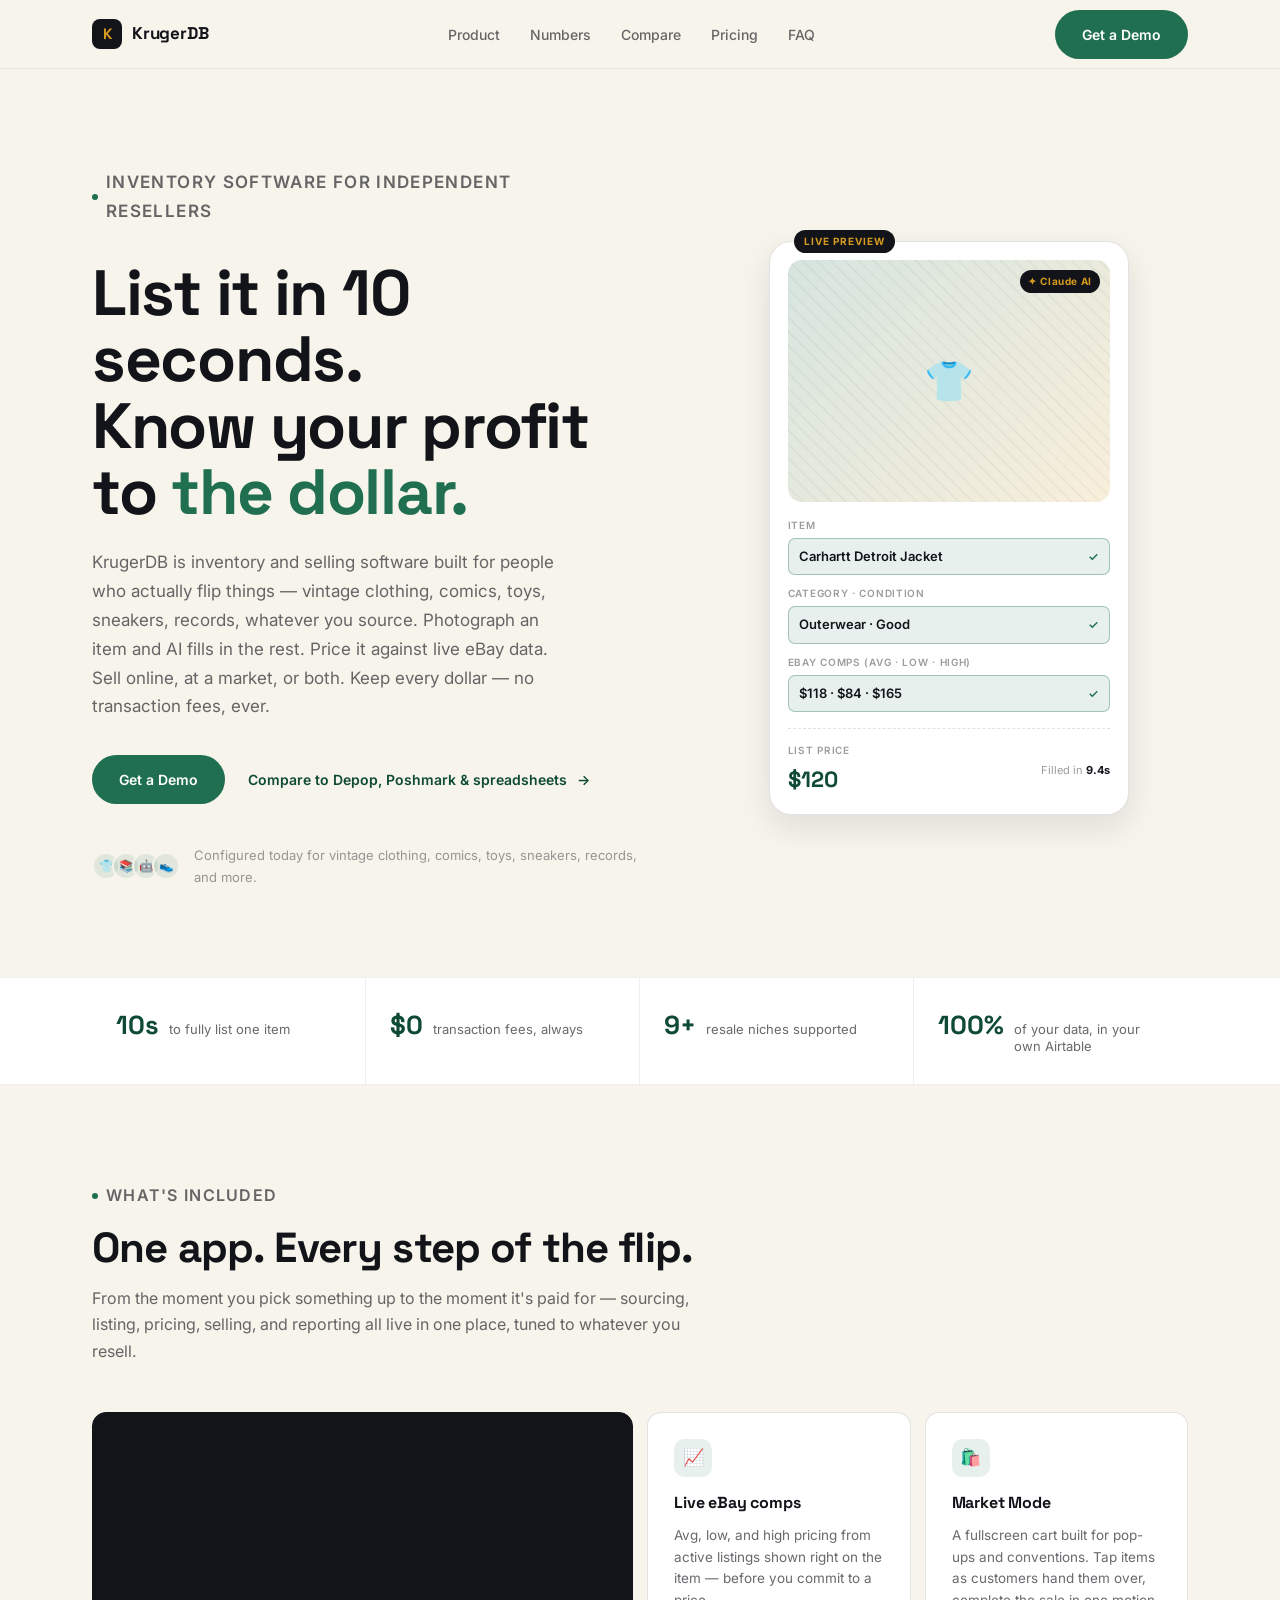
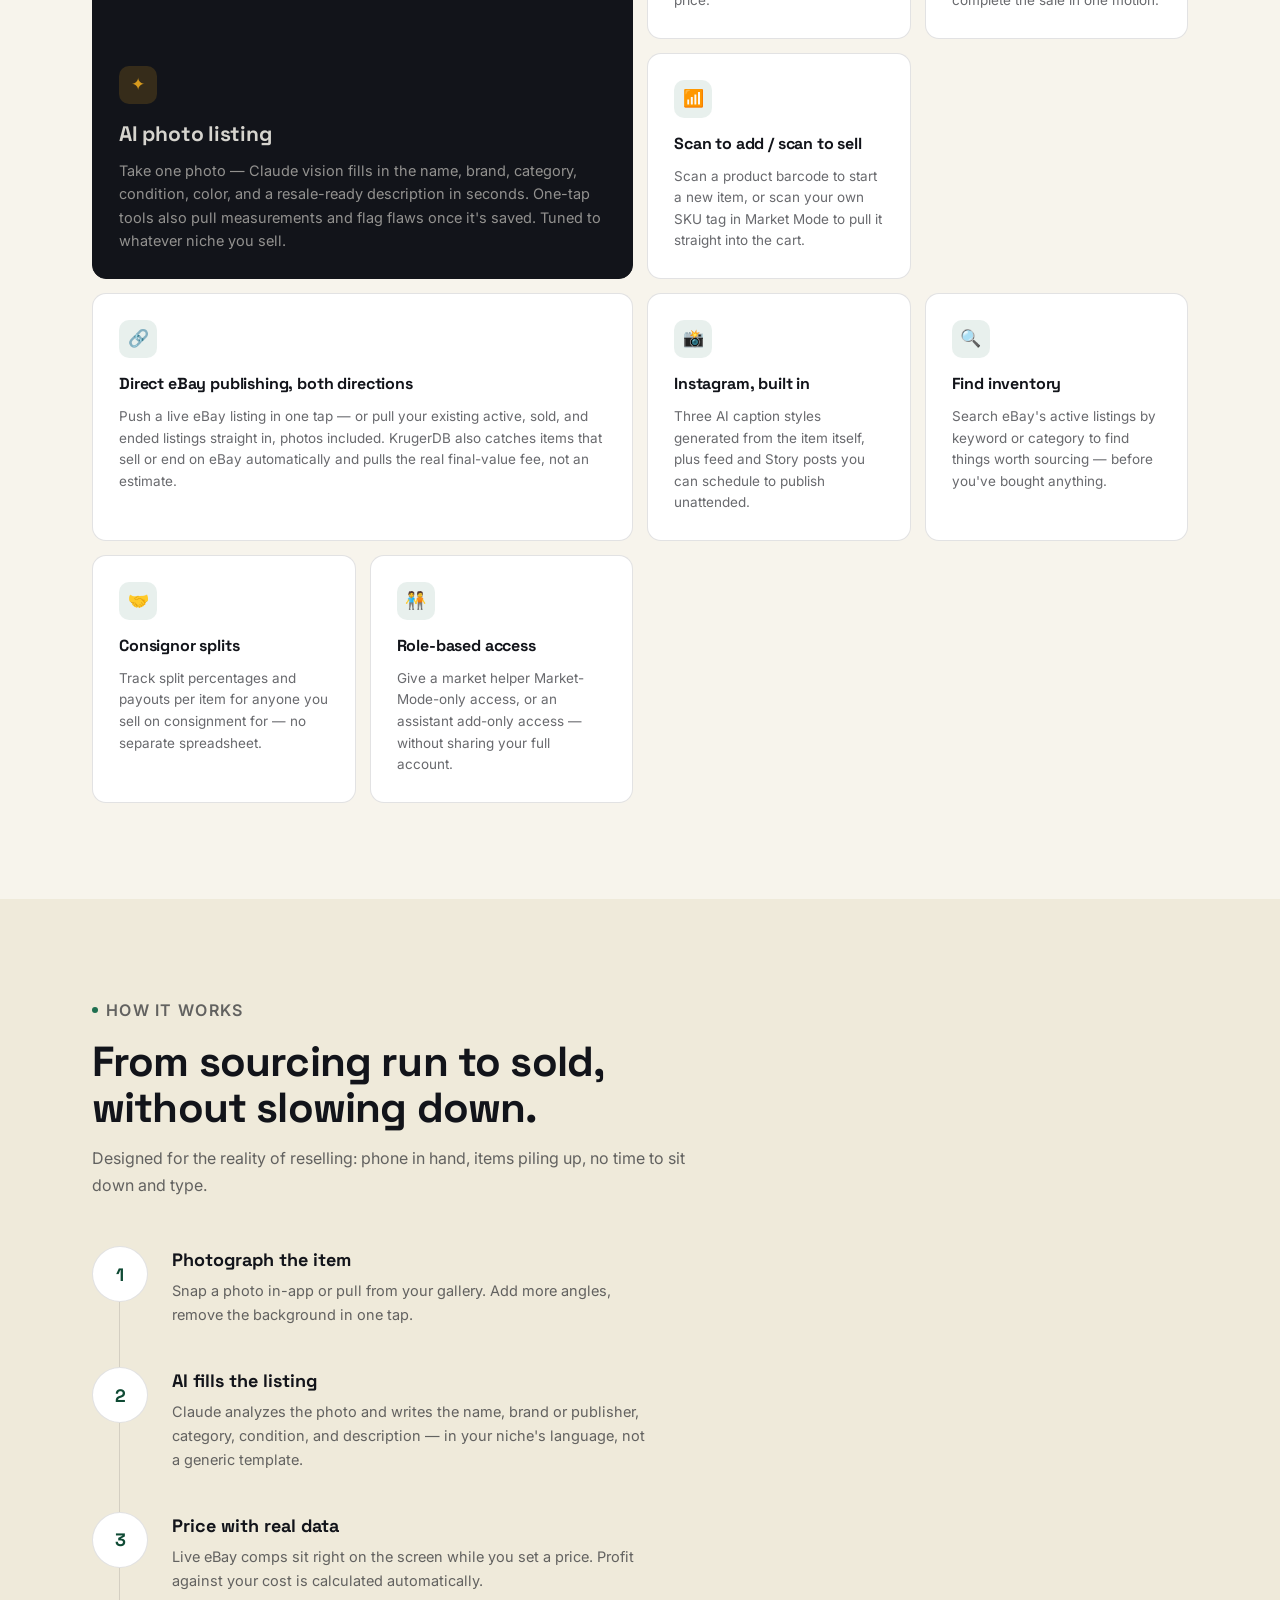
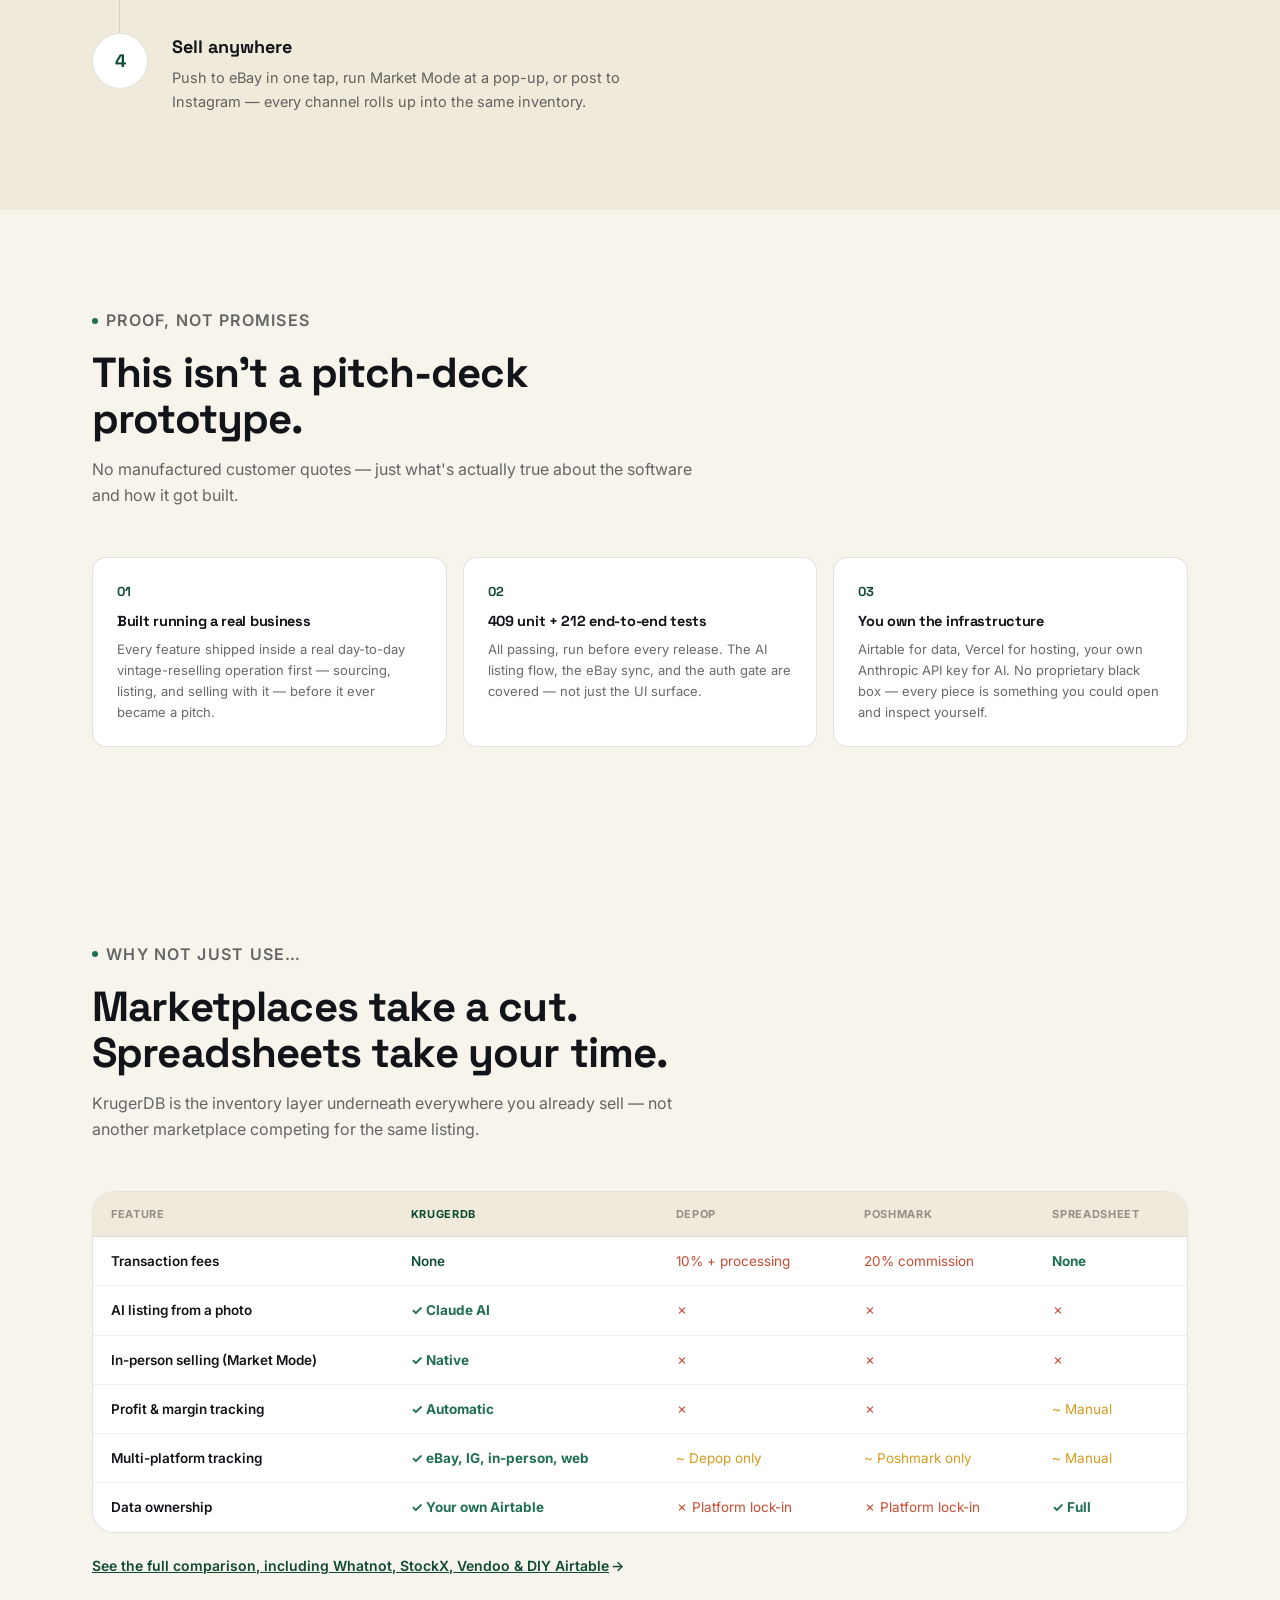
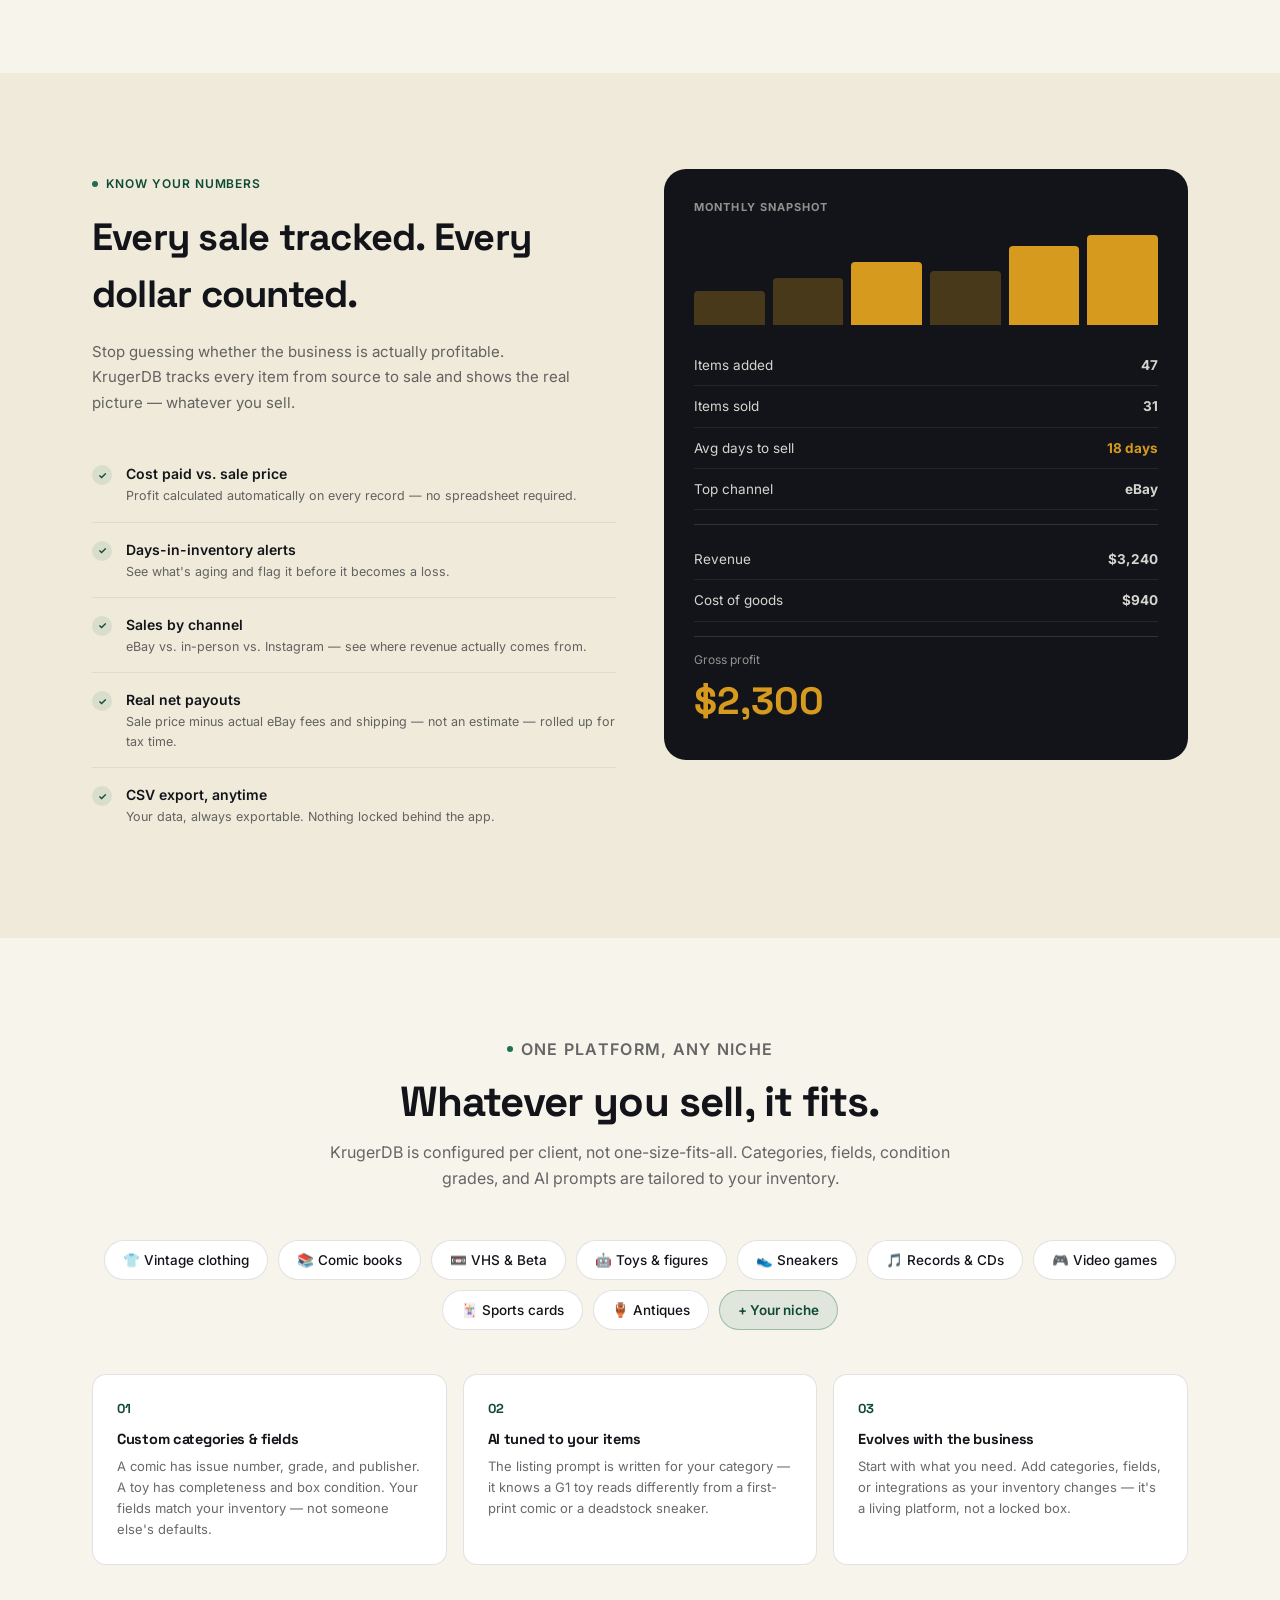
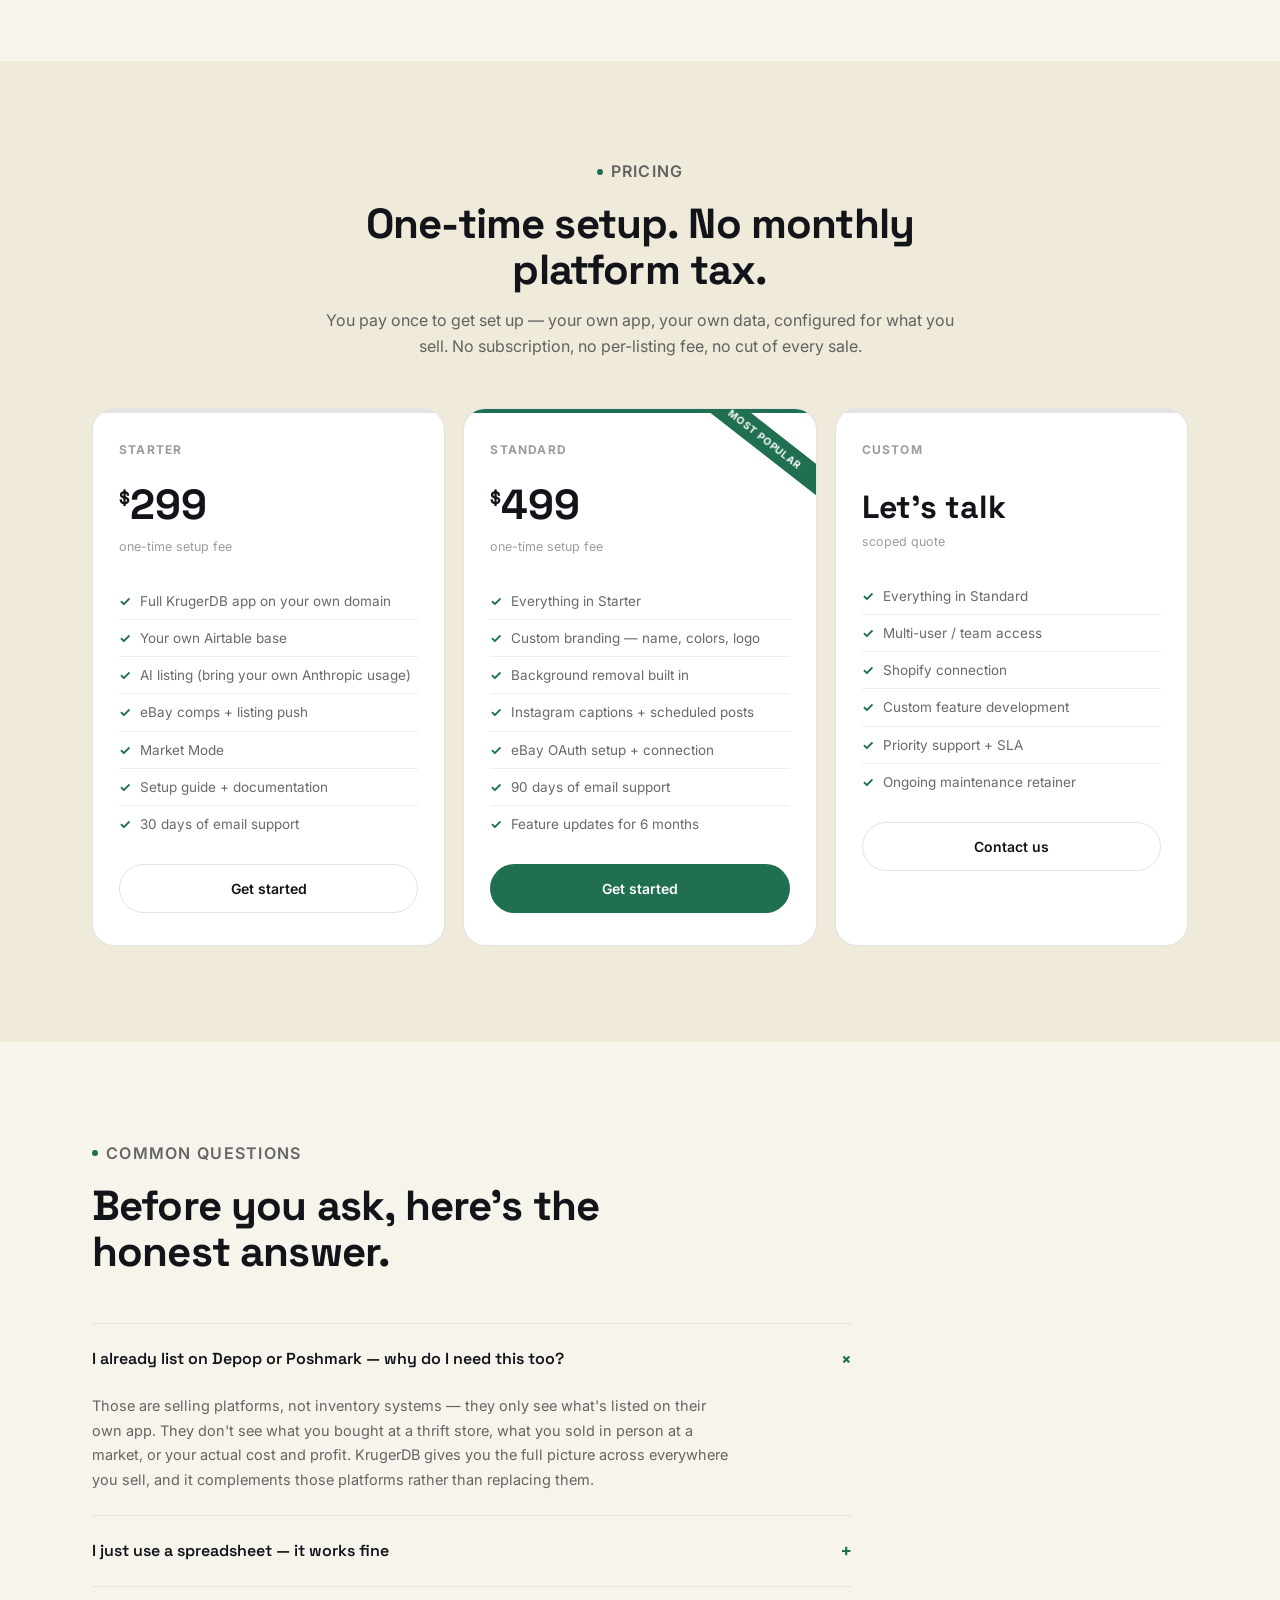
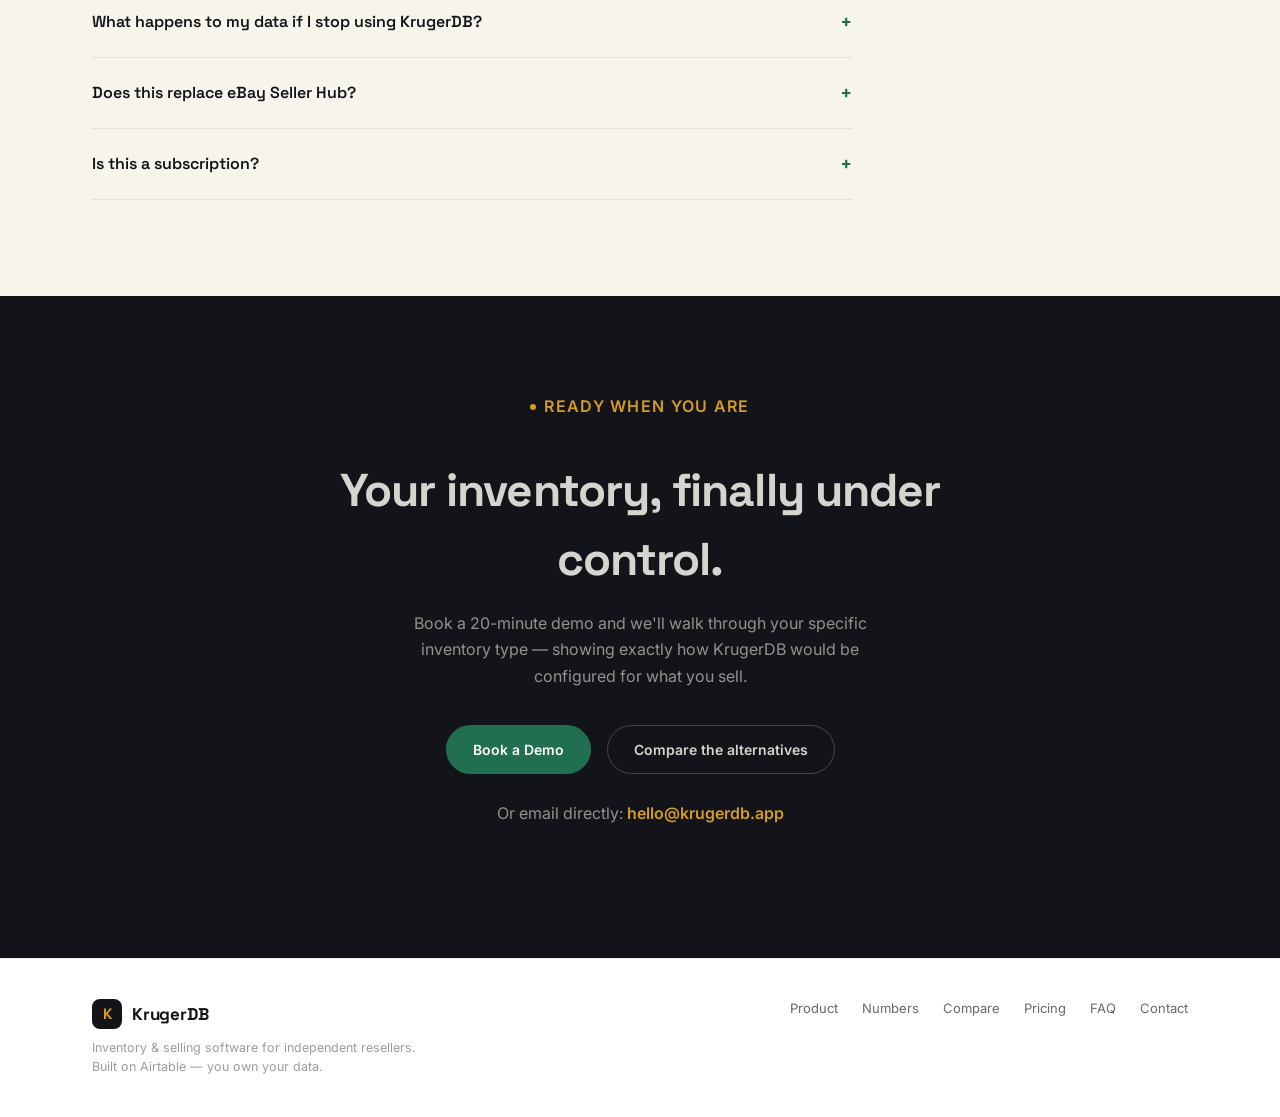
==== commit 0055b76c: "Pre-client-presentation polish - Soften the hero's "running live for vintage, comics, toy, and sneak" ====
--- a/index.html
+++ b/index.html
@@ -5,6 +5,14 @@
 <meta name="viewport" content="width=device-width, initial-scale=1.0">
 <title>KrugerDB — Inventory Software for Resellers</title>
 <meta name="description" content="KrugerDB is AI-powered inventory and selling software for independent resellers — vintage clothing, comics, toys, sneakers, records, and more. List in 10 seconds, price with live eBay comps, sell in person with Market Mode, and keep every dollar — zero transaction fees, ever.">
+<meta property="og:type" content="website">
+<meta property="og:site_name" content="KrugerDB">
+<meta property="og:title" content="KrugerDB — Inventory Software for Resellers">
+<meta property="og:description" content="List in 10 seconds, price with live eBay comps, sell in person with Market Mode. Zero transaction fees, ever.">
+<meta property="og:url" content="https://sebastiansells13-bot.github.io/KrugerDB/">
+<meta name="twitter:card" content="summary">
+<meta name="twitter:title" content="KrugerDB — Inventory Software for Resellers">
+<meta name="twitter:description" content="List in 10 seconds, price with live eBay comps, sell in person with Market Mode. Zero transaction fees, ever.">
 <link rel="icon" type="image/svg+xml" href="assets/img/favicon.svg">
 <link rel="preconnect" href="https://fonts.googleapis.com">
 <link rel="preconnect" href="https://fonts.gstatic.com" crossorigin>
@@ -49,7 +57,7 @@
         <div class="hero-proof-avatars">
           <span>👕</span><span>📚</span><span>🤖</span><span>👟</span>
         </div>
-        <p>Running live for vintage, comics, toy, and sneaker resellers today.</p>
+        <p>Configured today for vintage clothing, comics, toys, sneakers, records, and more.</p>
       </div>
     </div>
 
@@ -189,6 +197,35 @@
           <div class="tl-title">Sell anywhere</div>
           <div class="tl-body">Push to eBay in one tap, run Market Mode at a pop-up, or post to Instagram — every channel rolls up into the same inventory.</div>
         </div>
+      </div>
+    </div>
+  </div>
+</section>
+
+<!-- PROOF -->
+<section id="proof">
+  <div class="wrap">
+    <div class="section-head reveal">
+      <p class="eyebrow">Proof, not promises</p>
+      <h2>This isn't a pitch-deck prototype.</h2>
+      <p>No manufactured customer quotes — just what's actually true about the software and how it got built.</p>
+    </div>
+
+    <div class="trio reveal">
+      <div class="trio-card">
+        <div class="n">01</div>
+        <h4>Built running a real business</h4>
+        <p>Every feature shipped inside a real day-to-day vintage-reselling operation first — sourcing, listing, and selling with it — before it ever became a pitch.</p>
+      </div>
+      <div class="trio-card">
+        <div class="n">02</div>
+        <h4>409 unit + 212 end-to-end tests</h4>
+        <p>All passing, run before every release. The AI listing flow, the eBay sync, and the auth gate are covered — not just the UI surface.</p>
+      </div>
+      <div class="trio-card">
+        <div class="n">03</div>
+        <h4>You own the infrastructure</h4>
+        <p>Airtable for data, Vercel for hosting, your own Anthropic API key for AI. No proprietary black box — every piece is something you could open and inspect yourself.</p>
       </div>
     </div>
   </div>
--- a/assets/css/styles.css
+++ b/assets/css/styles.css
@@ -560,3 +560,19 @@
   .mini-compare { overflow-x: auto; }
   .mini-compare table { min-width: 560px; }
 }
+
+/* ==========================================================================
+   PRINT
+   ========================================================================== */
+@media print {
+  .nav, .nav-toggle, .btn, .price-ribbon, .phone::before { display: none !important; }
+  a[href]::after { content: none !important; }
+  body { background: #fff; color: #000; }
+  section, .hero, footer { padding: 20px 0 !important; break-inside: avoid; }
+  section.ink, .cta-section { background: #fff !important; color: #000 !important; }
+  .ledger-card { background: #fff !important; color: #000 !important; border: 1px solid #ccc; }
+  .ledger-big-num, .ledger-row .v.gold { color: #000 !important; }
+  .reveal { opacity: 1 !important; transform: none !important; }
+  .faq-a { max-height: none !important; }
+  .price-grid, .bento, .trio { break-inside: avoid; }
+}
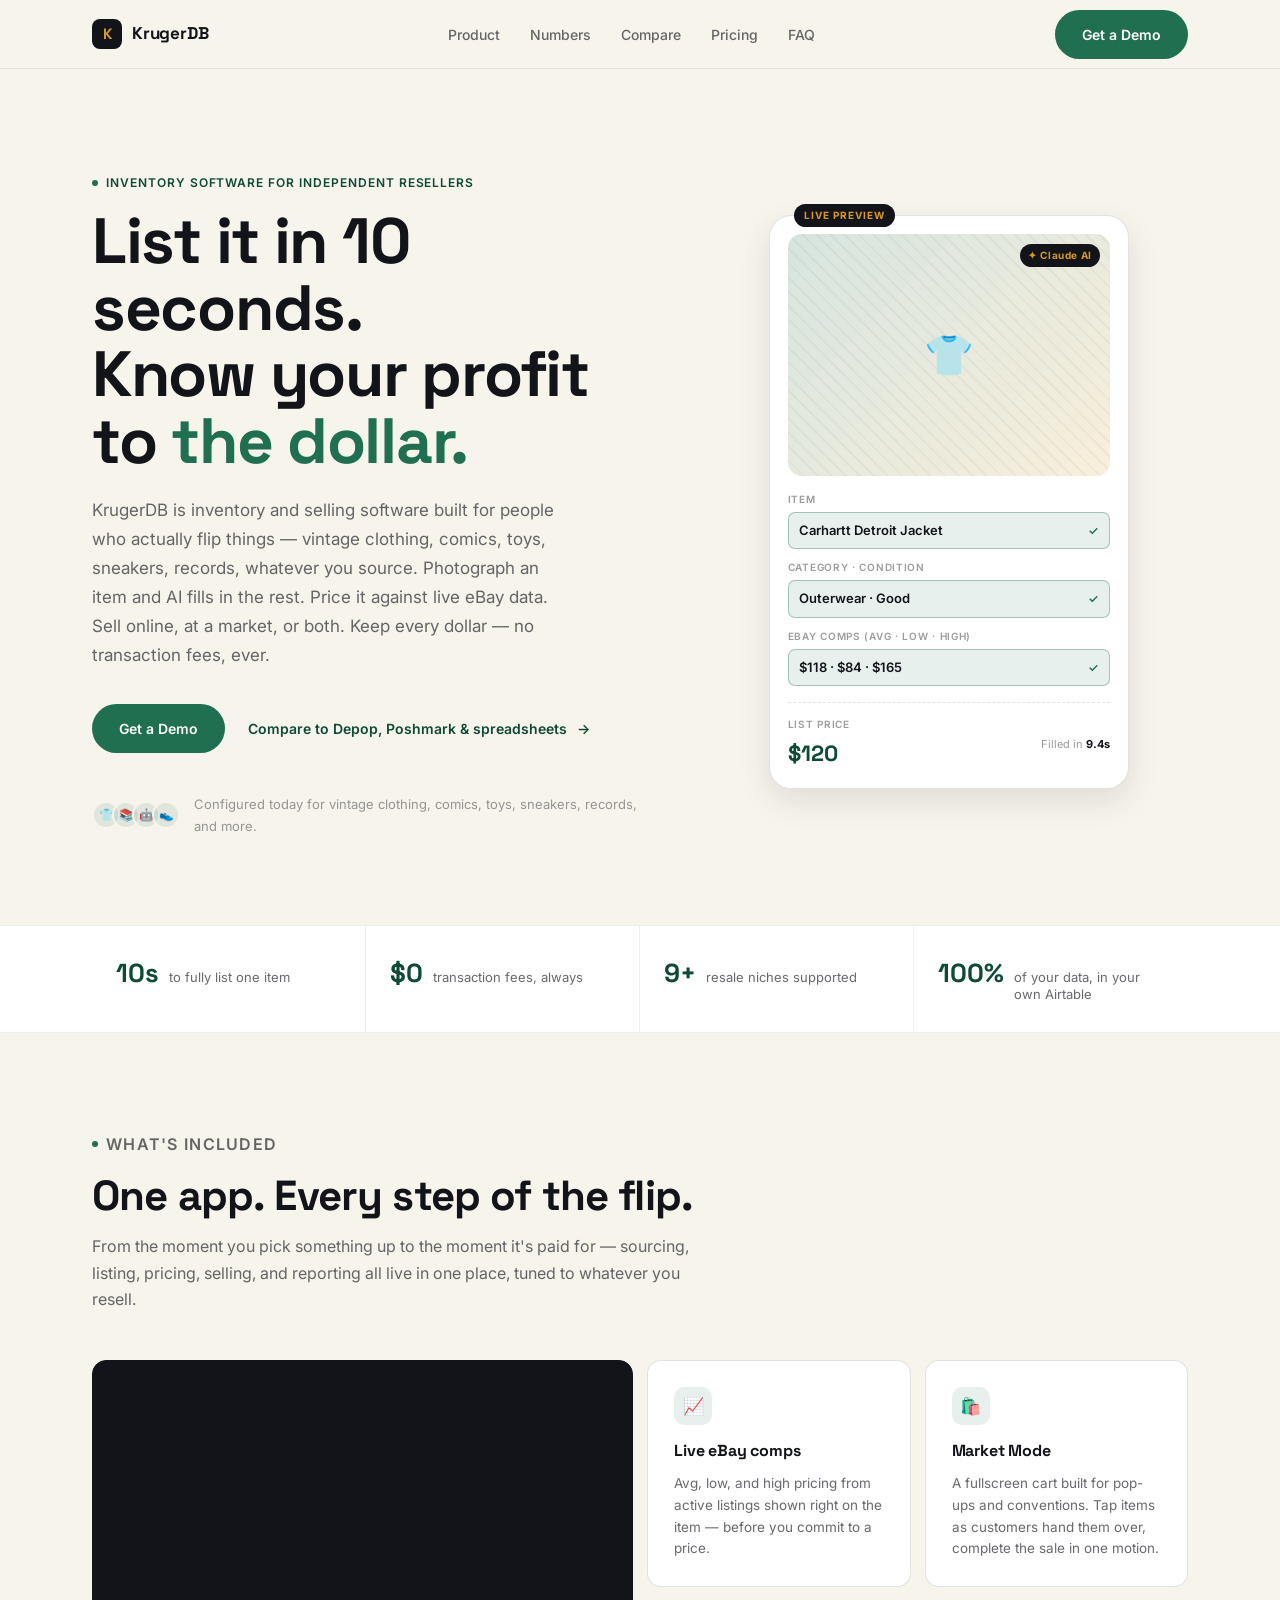
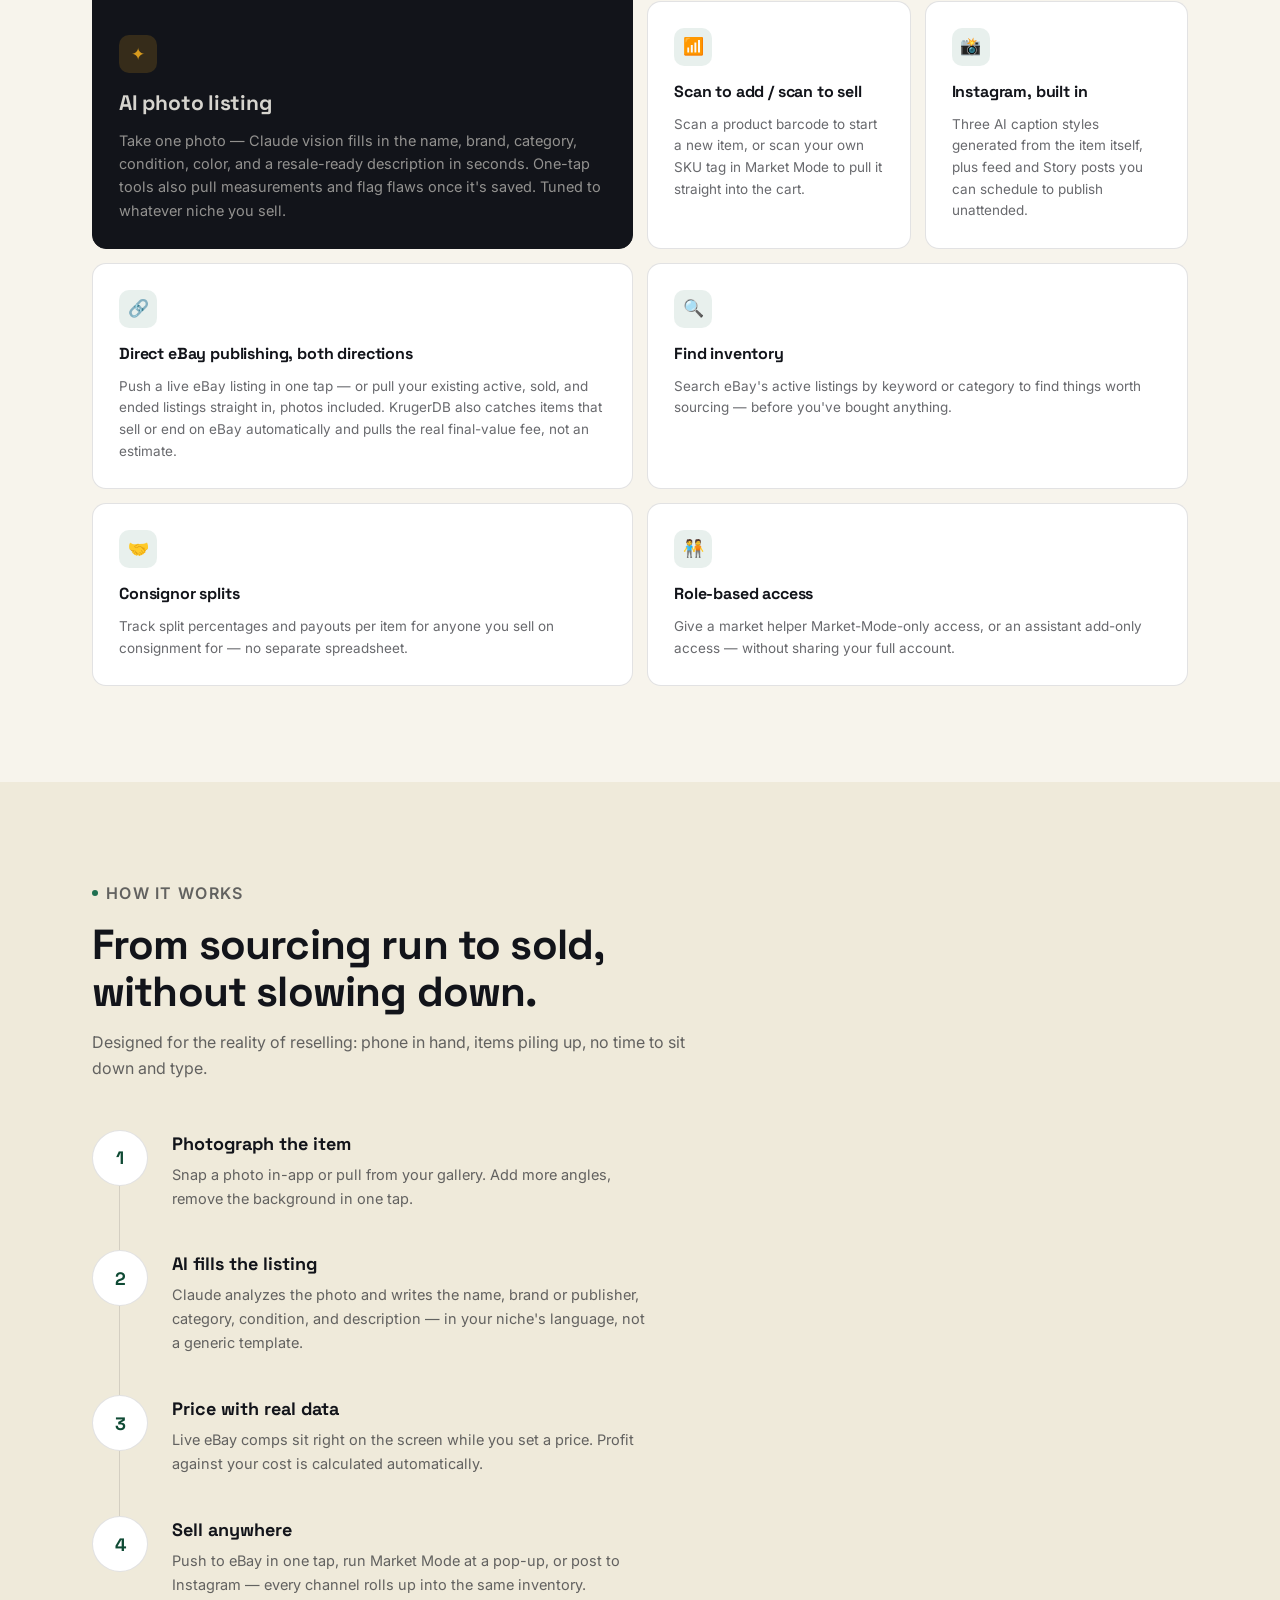
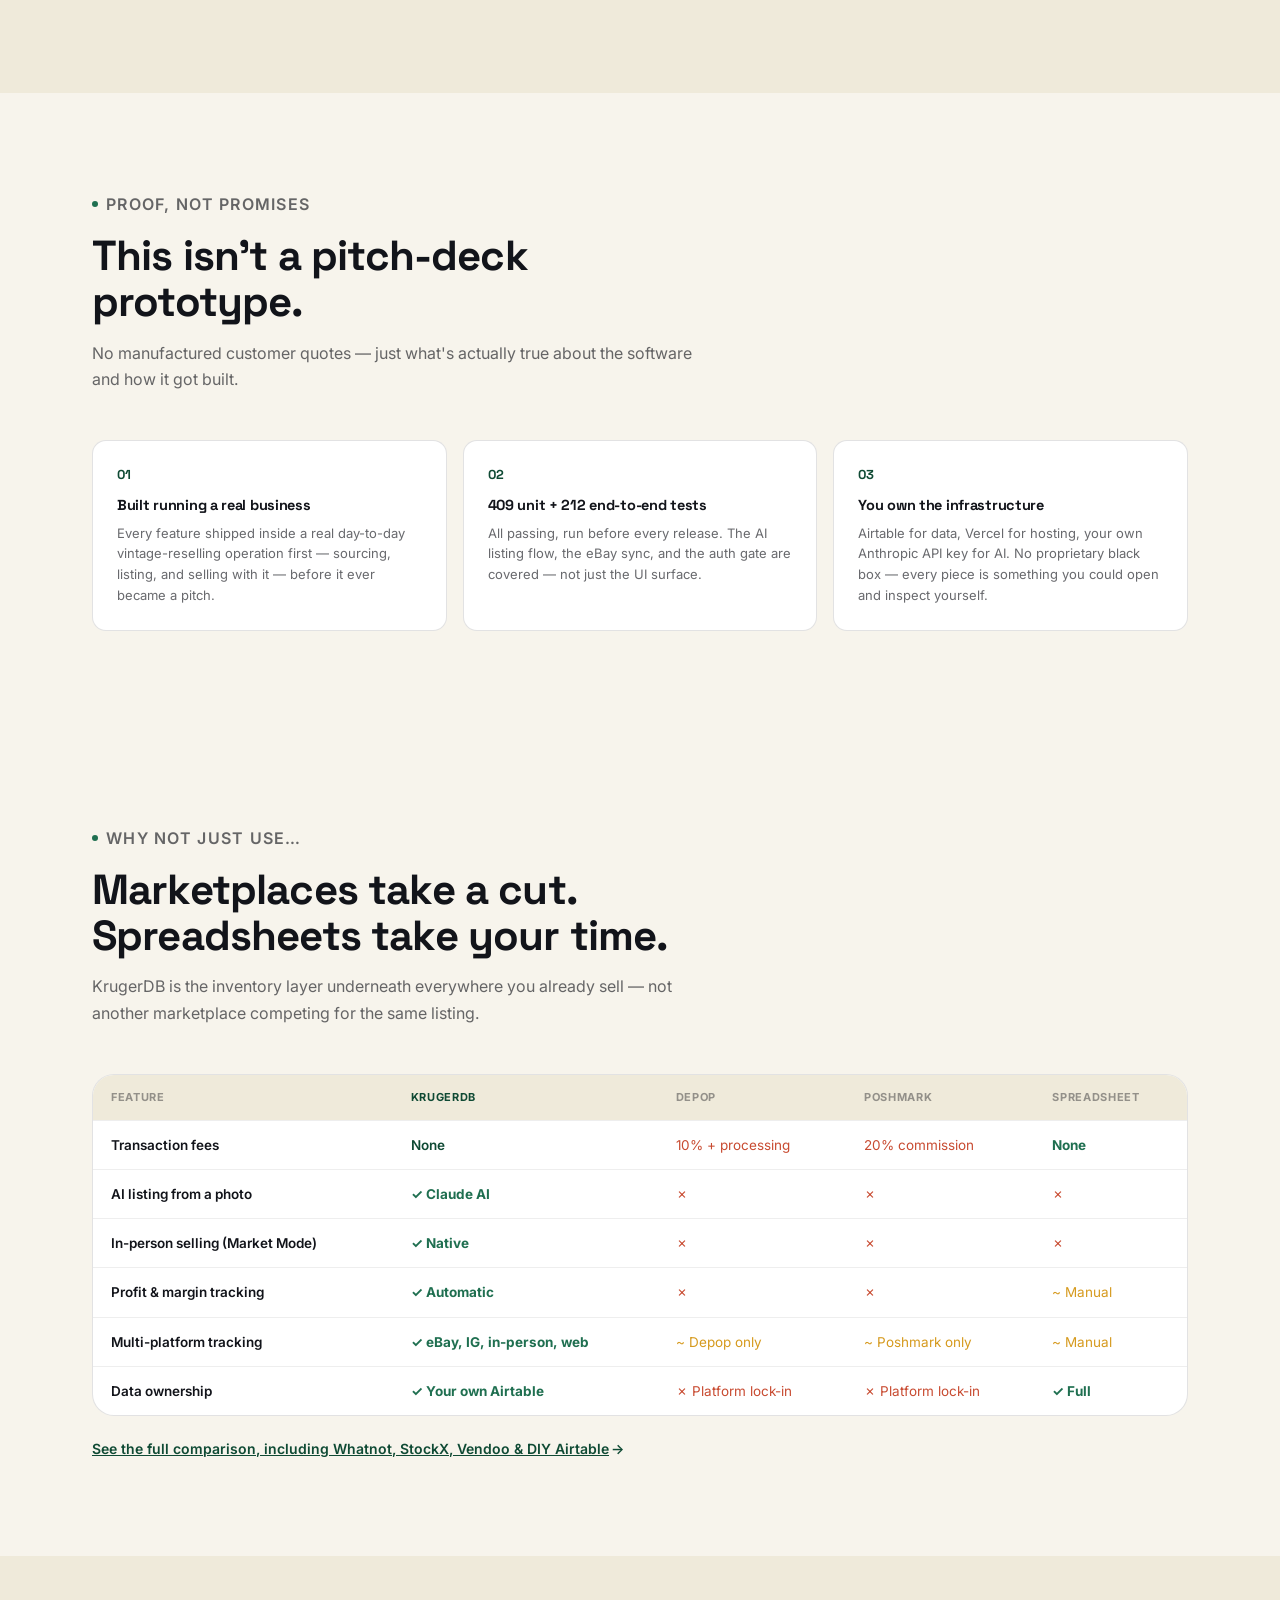
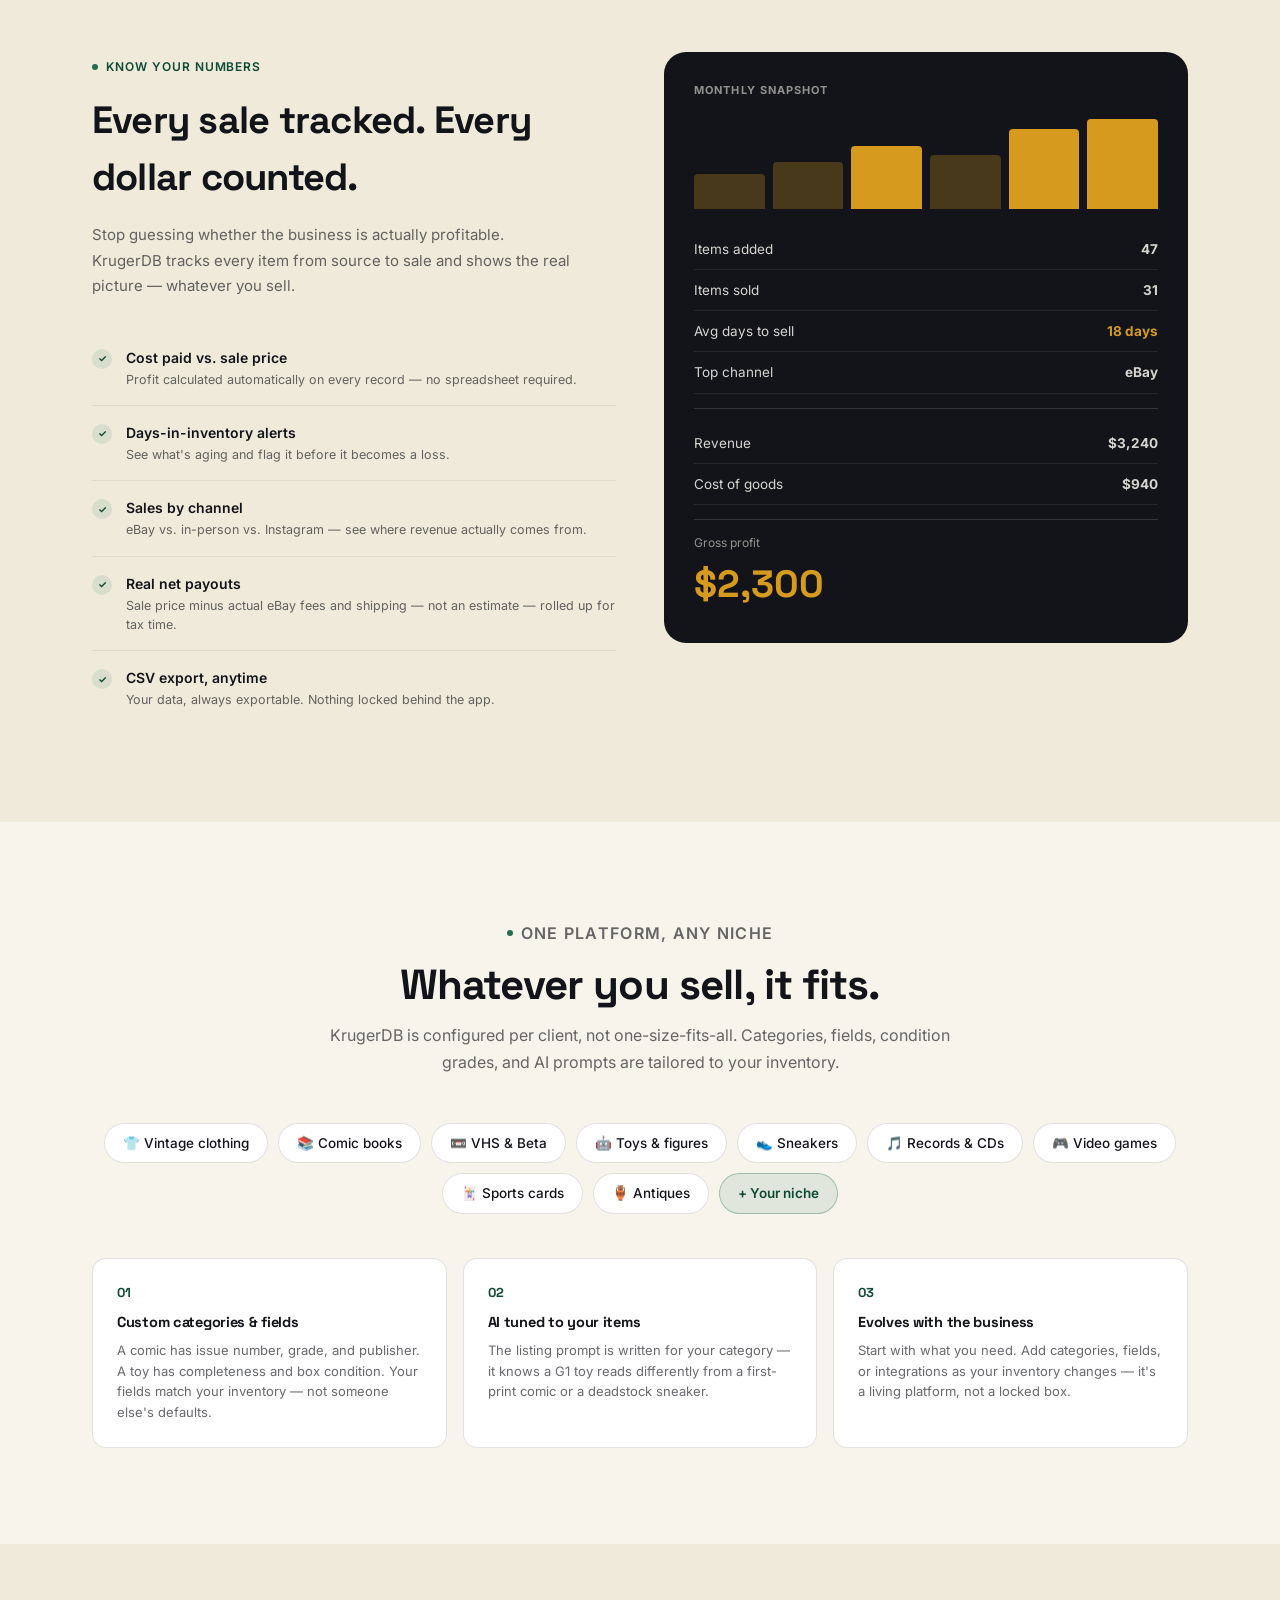
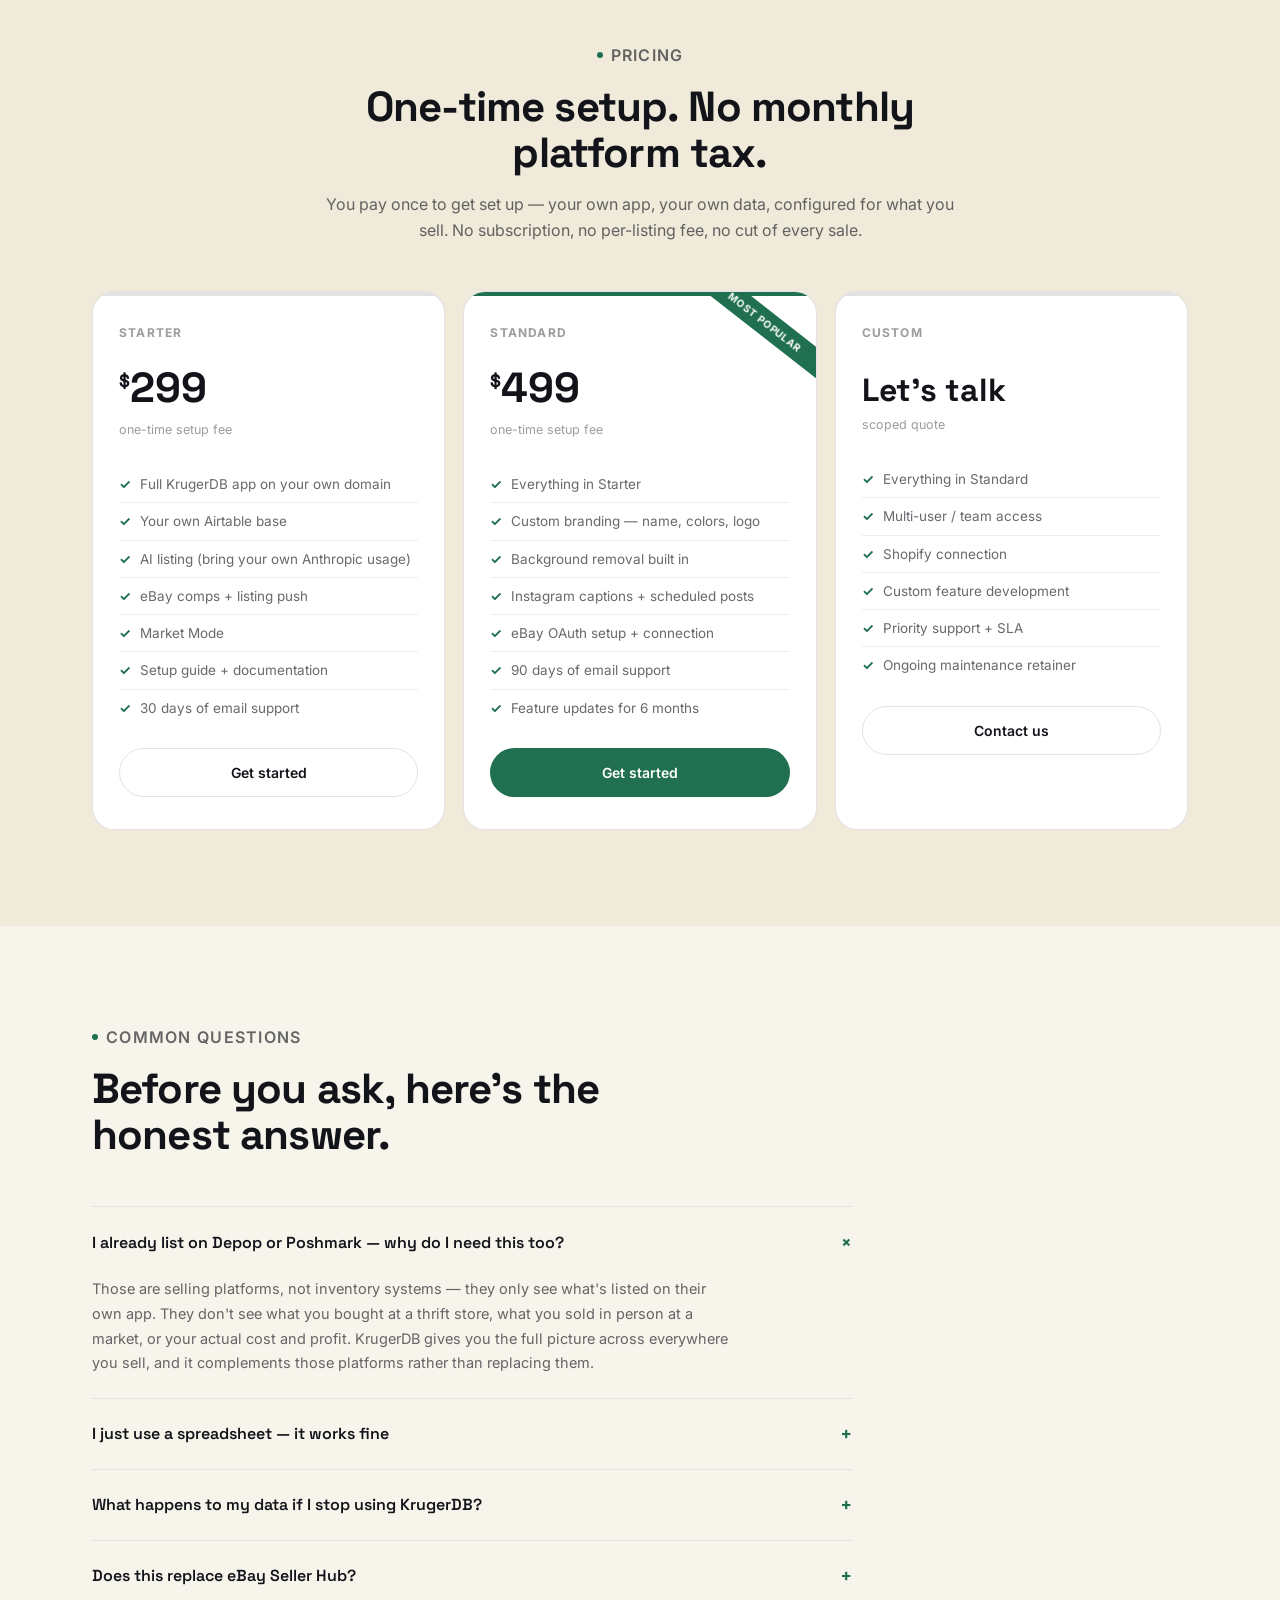
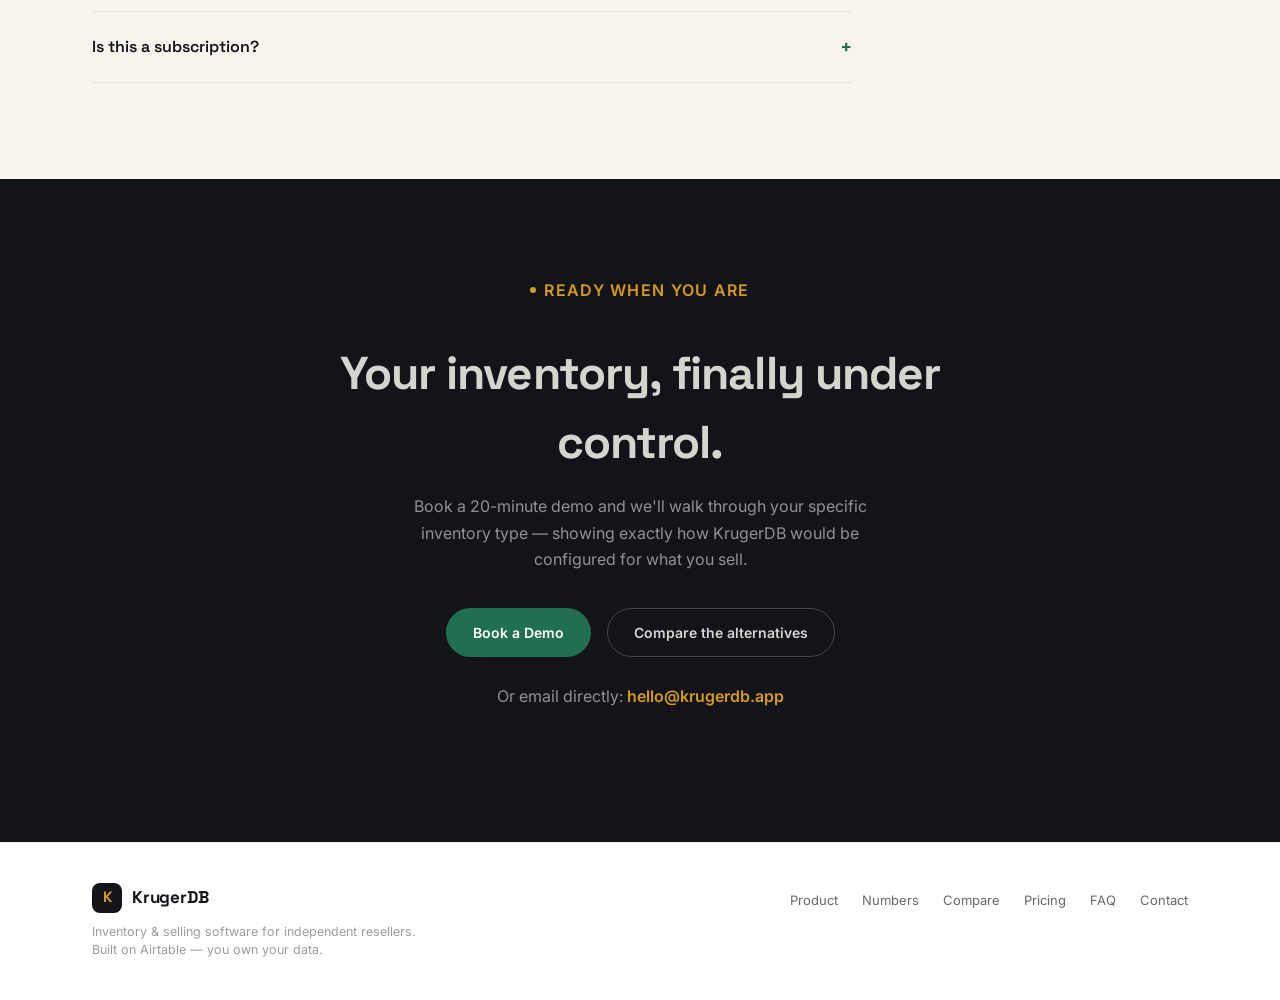
==== commit 4c3c4a75: "Polish iPad and touch UX - Hover lift effects only on hover-capable devices so cards/buttons don't s" ====
--- a/index.html
+++ b/index.html
@@ -131,27 +131,27 @@
         <div class="bento-title">Scan to add / scan to sell</div>
         <div class="bento-desc">Scan a product barcode to start a new item, or scan your own SKU tag in Market Mode to pull it straight into the cart.</div>
       </div>
+      <div class="bento-card reveal">
+        <div class="bento-icon">📸</div>
+        <div class="bento-title">Instagram, built in</div>
+        <div class="bento-desc">Three AI caption styles generated from the item itself, plus feed and Story posts you can schedule to publish unattended.</div>
+      </div>
       <div class="bento-card wide reveal">
         <div class="bento-icon">🔗</div>
         <div class="bento-title">Direct eBay publishing, both directions</div>
         <div class="bento-desc">Push a live eBay listing in one tap — or pull your existing active, sold, and ended listings straight in, photos included. KrugerDB also catches items that sell or end on eBay automatically and pulls the real final-value fee, not an estimate.</div>
       </div>
-      <div class="bento-card reveal">
-        <div class="bento-icon">📸</div>
-        <div class="bento-title">Instagram, built in</div>
-        <div class="bento-desc">Three AI caption styles generated from the item itself, plus feed and Story posts you can schedule to publish unattended.</div>
-      </div>
-      <div class="bento-card reveal">
+      <div class="bento-card wide reveal">
         <div class="bento-icon">🔍</div>
         <div class="bento-title">Find inventory</div>
         <div class="bento-desc">Search eBay's active listings by keyword or category to find things worth sourcing — before you've bought anything.</div>
       </div>
-      <div class="bento-card reveal">
+      <div class="bento-card wide reveal">
         <div class="bento-icon">🤝</div>
         <div class="bento-title">Consignor splits</div>
         <div class="bento-desc">Track split percentages and payouts per item for anyone you sell on consignment for — no separate spreadsheet.</div>
       </div>
-      <div class="bento-card reveal">
+      <div class="bento-card wide reveal">
         <div class="bento-icon">🧑‍🤝‍🧑</div>
         <div class="bento-title">Role-based access</div>
         <div class="bento-desc">Give a market helper Market-Mode-only access, or an assistant add-only access — without sharing your full account.</div>
--- a/assets/css/styles.css
+++ b/assets/css/styles.css
@@ -50,8 +50,17 @@
   font-size: 16px;
   line-height: 1.5;
   -webkit-font-smoothing: antialiased;
+  -webkit-text-size-adjust: 100%;
+  text-size-adjust: 100%;
   overflow-x: hidden;
-}
+  overflow-x: clip;
+}
+
+a, button { -webkit-tap-highlight-color: transparent; }
+:focus-visible { outline: 2px solid var(--accent); outline-offset: 3px; border-radius: 4px; }
+
+/* keep anchored sections clear of the fixed nav */
+[id] { scroll-margin-top: 16px; }
 
 a { color: inherit; }
 img, svg { display: block; max-width: 100%; }
@@ -125,7 +134,7 @@
   transition: transform .15s ease, background .15s ease, border-color .15s ease, color .15s ease;
   white-space: nowrap;
 }
-.btn:hover { transform: translateY(-1px); }
+.btn:active { transform: scale(0.98); }
 .btn-solid { background: var(--accent); color: #fff; }
 .btn-solid:hover { background: var(--accent-ink); }
 .btn-line { border-color: var(--line); color: var(--ink); background: transparent; }
@@ -136,6 +145,12 @@
 .btn-ghost::after { content: '→'; margin-left: 2px; transition: transform .15s ease; display: inline-block; }
 .btn-ghost:hover::after { transform: translateX(3px); }
 
+/* lift effects only on devices with a real pointer — on touch they stick after a tap */
+@media (hover: hover) {
+  .btn:hover { transform: translateY(-1px); }
+  .bento-card:hover { border-color: var(--accent-line); transform: translateY(-2px); }
+}
+
 /* ==========================================================================
    NAV
    ========================================================================== */
@@ -143,6 +158,7 @@
   position: fixed; top: 0; left: 0; right: 0; z-index: 200;
   border-bottom: 1px solid var(--line-soft);
   background: rgba(247,244,236,0.86);
+  -webkit-backdrop-filter: blur(10px);
   backdrop-filter: blur(10px);
 }
 .nav-inner {
@@ -167,15 +183,19 @@
 .nav-links a:hover, .nav-links a.current { color: var(--ink); }
 .nav-cta { display: flex; align-items: center; gap: 18px; }
 .nav-toggle {
-  display: none; width: 36px; height: 36px; border-radius: 8px;
+  display: none; width: 44px; height: 44px; border-radius: 10px;
   border: 1px solid var(--line); background: transparent;
   align-items: center; justify-content: center; cursor: pointer;
 }
 .nav-toggle span, .nav-toggle span::before, .nav-toggle span::after {
-  content: ''; display: block; width: 16px; height: 1.5px; background: var(--ink); position: relative;
-}
-.nav-toggle span::before { position: absolute; top: -5px; }
-.nav-toggle span::after { position: absolute; top: 5px; }
+  content: ''; display: block; width: 18px; height: 1.5px; background: var(--ink); position: relative;
+  transition: transform .2s ease, background .2s ease;
+}
+.nav-toggle span::before { position: absolute; top: -6px; }
+.nav-toggle span::after { position: absolute; top: 6px; }
+.nav-toggle[aria-expanded="true"] span { background: transparent; }
+.nav-toggle[aria-expanded="true"] span::before { transform: translateY(6px) rotate(45deg); }
+.nav-toggle[aria-expanded="true"] span::after { transform: translateY(-6px) rotate(-45deg); }
 
 /* ==========================================================================
    HERO
@@ -204,6 +224,7 @@
   max-width: 480px;
   margin-bottom: 34px;
 }
+.hero-copy .eyebrow { font-size: 12px; line-height: 1.5; color: var(--accent-ink); max-width: none; margin-bottom: 16px; }
 .hero-actions { display: flex; align-items: center; gap: 22px; flex-wrap: wrap; margin-bottom: 40px; }
 
 .hero-proof { display: flex; align-items: center; gap: 14px; }
@@ -218,6 +239,14 @@
 }
 .hero-proof-avatars span:first-child { margin-left: 0; }
 .hero-proof p { font-size: 13px; color: var(--ink-faint); margin: 0; max-width: none; }
+
+/* tablet landscape: give the copy more room so the headline and CTA stay above the fold */
+@media (min-width: 901px) and (max-width: 1180px) {
+  .hero { padding: 136px 0 72px; }
+  .hero-grid { grid-template-columns: minmax(0, 1.3fr) minmax(0, 0.7fr); gap: 40px; }
+  .hero-copy h1 { font-size: clamp(38px, 4.6vw, 56px); }
+  .phone { max-width: 320px; }
+}
 
 /* phone mock */
 .phone {
@@ -319,7 +348,6 @@
   gap: 10px;
   transition: border-color .15s ease, transform .15s ease;
 }
-.bento-card:hover { border-color: var(--accent-line); transform: translateY(-2px); }
 .bento-card.lg { grid-column: span 2; grid-row: span 2; justify-content: flex-end; }
 .bento-card.wide { grid-column: span 2; }
 .bento-card.feature { background: var(--ink-panel); color: var(--on-ink); border-color: var(--ink-panel); }
@@ -342,7 +370,8 @@
 
 @media (max-width: 980px) {
   .bento { grid-template-columns: repeat(2, 1fr); }
-  .bento-card.lg, .bento-card.wide { grid-column: span 2; }
+  .bento-card.lg { grid-column: span 2; grid-row: span 1; justify-content: flex-start; }
+  .bento-card.wide { grid-column: span 1; }
 }
 @media (max-width: 620px) {
   .bento { grid-template-columns: 1fr; }
@@ -357,6 +386,7 @@
   border: 1px solid var(--line);
   border-radius: var(--radius-lg);
   overflow: hidden;
+  overflow: clip; /* clips the corners without breaking the sticky header */
 }
 .mini-compare table { width: 100%; border-collapse: collapse; font-size: 13.5px; }
 .mini-compare th, .mini-compare td { padding: 14px 18px; text-align: left; border-bottom: 1px solid var(--line-soft); }
@@ -368,6 +398,26 @@
 .mini-compare tbody tr:last-child td { border-bottom: none; }
 .mini-compare td.us { color: var(--accent-ink); font-weight: 600; }
 .mini-compare td:first-child { font-weight: 600; }
+.scroll-hint { display: none; font-size: 12.5px; color: var(--ink-faint); margin-bottom: 10px; }
+
+/* full comparison: keep the column labels visible while scrolling down the long table */
+@media (min-width: 981px) {
+  .compare-full thead th { position: sticky; top: 68px; z-index: 2; }
+}
+/* narrower screens: swipe sideways, with the feature column pinned */
+@media (max-width: 980px) {
+  .mini-compare { overflow-x: auto; -webkit-overflow-scrolling: touch; overscroll-behavior-x: contain; }
+  .mini-compare table { min-width: 640px; }
+  .compare-full table { min-width: 880px; }
+  .compare-full th:first-child, .compare-full td:first-child {
+    position: sticky; left: 0; z-index: 1;
+    background: var(--panel);
+    box-shadow: 1px 0 0 var(--line-soft), 6px 0 10px -6px rgba(18,20,26,0.12);
+  }
+  .compare-full thead th:first-child { background: var(--bg-alt); }
+  .scroll-hint { display: block; }
+}
+
 .mark-yes { color: var(--accent); font-weight: 700; }
 .mark-no { color: var(--coral); }
 .mark-partial { color: var(--gold); }
@@ -423,9 +473,8 @@
   color: var(--on-ink);
   border-radius: var(--radius-lg);
   padding: 30px;
-  position: sticky;
-  top: 96px;
-}
+}
+.ledger-grid > :last-child { position: sticky; top: 96px; }
 .ledger-card-title { font-size: 11px; font-weight: 700; text-transform: uppercase; letter-spacing: 0.1em; color: var(--on-ink-soft); margin-bottom: 20px; }
 .ledger-bars { display: flex; align-items: flex-end; gap: 8px; height: 90px; margin-bottom: 20px; }
 .ledger-bars .bar { flex: 1; border-radius: 4px 4px 0 0; background: rgba(214,154,30,0.28); }
@@ -440,7 +489,7 @@
 
 @media (max-width: 860px) {
   .ledger-grid { grid-template-columns: 1fr; }
-  .ledger-card { position: static; }
+  .ledger-grid > :last-child { position: static; }
 }
 
 /* ==========================================================================
@@ -489,7 +538,7 @@
 .price-list li::before { content: '✓'; color: var(--accent); font-weight: 700; flex-shrink: 0; }
 .price-list li:last-child { border-bottom: none; }
 .price-card .btn { width: 100%; justify-content: center; margin-top: 22px; }
-@media (max-width: 860px) { .price-grid { grid-template-columns: 1fr; } }
+@media (max-width: 860px) { .price-grid { grid-template-columns: 1fr; max-width: 520px; margin: 0 auto; } }
 
 /* ==========================================================================
    FAQ ACCORDION
@@ -499,7 +548,7 @@
 .faq-item:first-child { border-top: 1px solid var(--line-soft); }
 .faq-q {
   width: 100%; text-align: left; background: none; border: none; cursor: pointer;
-  padding: 22px 0; display: flex; align-items: center; justify-content: space-between; gap: 20px;
+  padding: 22px 0; display: flex; touch-action: manipulation; align-items: center; justify-content: space-between; gap: 20px;
   font-family: var(--display); font-size: 16px; font-weight: 600; color: var(--ink);
 }
 .faq-q .plus { font-size: 20px; color: var(--accent); transition: transform .2s ease; flex-shrink: 0; }
@@ -526,7 +575,8 @@
 footer { border-top: 1px solid var(--line-soft); padding: 40px 0; background: var(--panel); }
 .footer-inner { display: flex; align-items: flex-start; justify-content: space-between; flex-wrap: wrap; gap: 24px; }
 .footer-links { display: flex; gap: 24px; flex-wrap: wrap; }
-.footer-links a { font-size: 13px; color: var(--ink-soft); text-decoration: none; }
+.footer-links { row-gap: 4px; }
+.footer-links a { font-size: 13px; color: var(--ink-soft); text-decoration: none; padding: 8px 0; }
 .footer-links a:hover { color: var(--ink); }
 .footer-note { font-size: 12.5px; color: var(--ink-faint); margin-top: 10px; }
 
@@ -538,15 +588,23 @@
   .nav-links.nav-links-open {
     display: flex;
     flex-direction: column;
-    align-items: flex-start;
-    gap: 4px;
+    align-items: stretch;
+    gap: 0;
     position: absolute;
     top: 68px; left: 0; right: 0;
     background: var(--bg);
+    border-bottom: 1px solid var(--line);
+    box-shadow: var(--shadow-2);
+    padding: 8px 32px 20px;
+    max-height: calc(100vh - 68px);
+    max-height: calc(100dvh - 68px);
+    overflow-y: auto;
+  }
+  .nav-links.nav-links-open a {
+    padding: 14px 0; font-size: 16px; color: var(--ink);
     border-bottom: 1px solid var(--line-soft);
-    padding: 12px 20px 20px;
   }
-  .nav-links.nav-links-open a { padding: 10px 0; width: 100%; }
+  .nav-links.nav-links-open a:last-child { border-bottom: none; }
   .nav-toggle { display: flex; }
   .hero-grid { grid-template-columns: 1fr; }
   .hero { padding: 128px 0 56px; }
@@ -555,9 +613,9 @@
   section { padding: 64px 0; }
 }
 @media (max-width: 600px) {
-  .wrap { padding: 0 20px; }
+  .wrap, .nav-inner { padding: 0 20px; }
+  .nav-links.nav-links-open { padding-left: 20px; padding-right: 20px; }
   .price-grid { gap: 14px; }
-  .mini-compare { overflow-x: auto; }
   .mini-compare table { min-width: 560px; }
 }
 
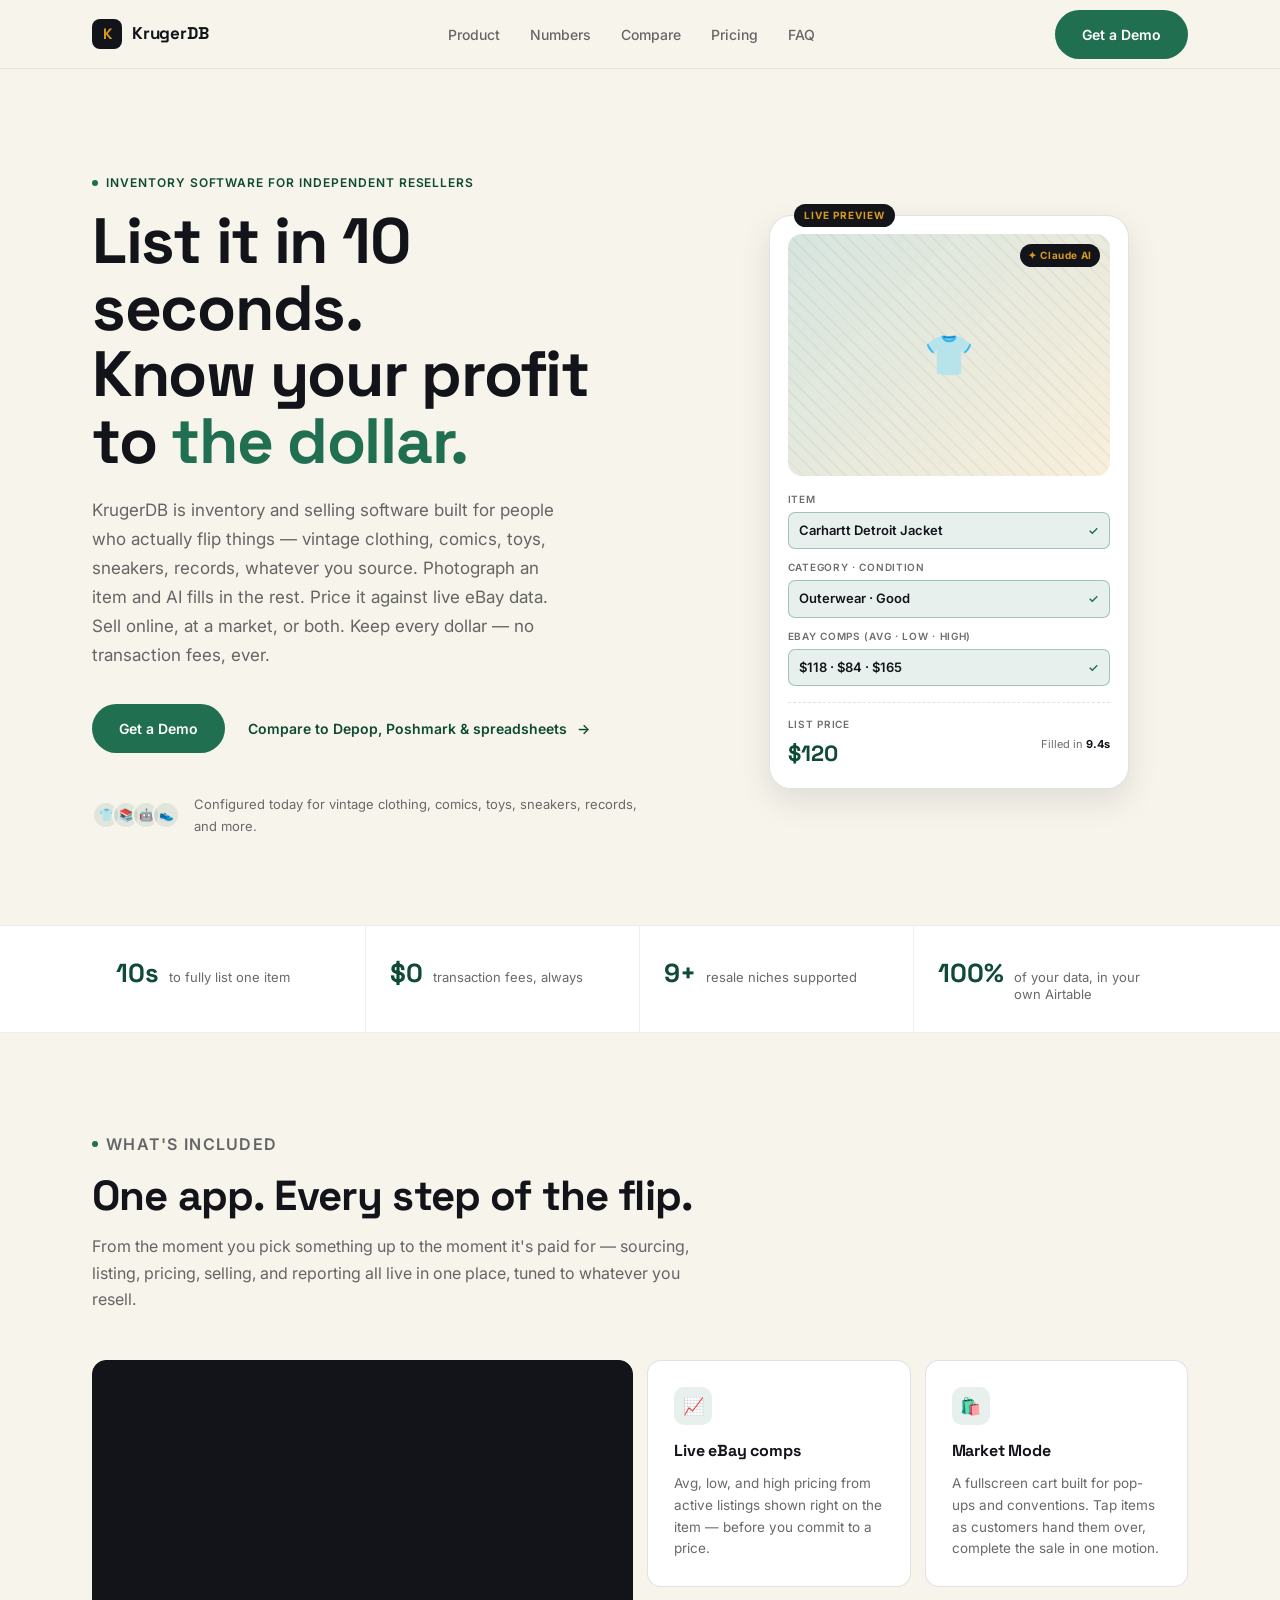
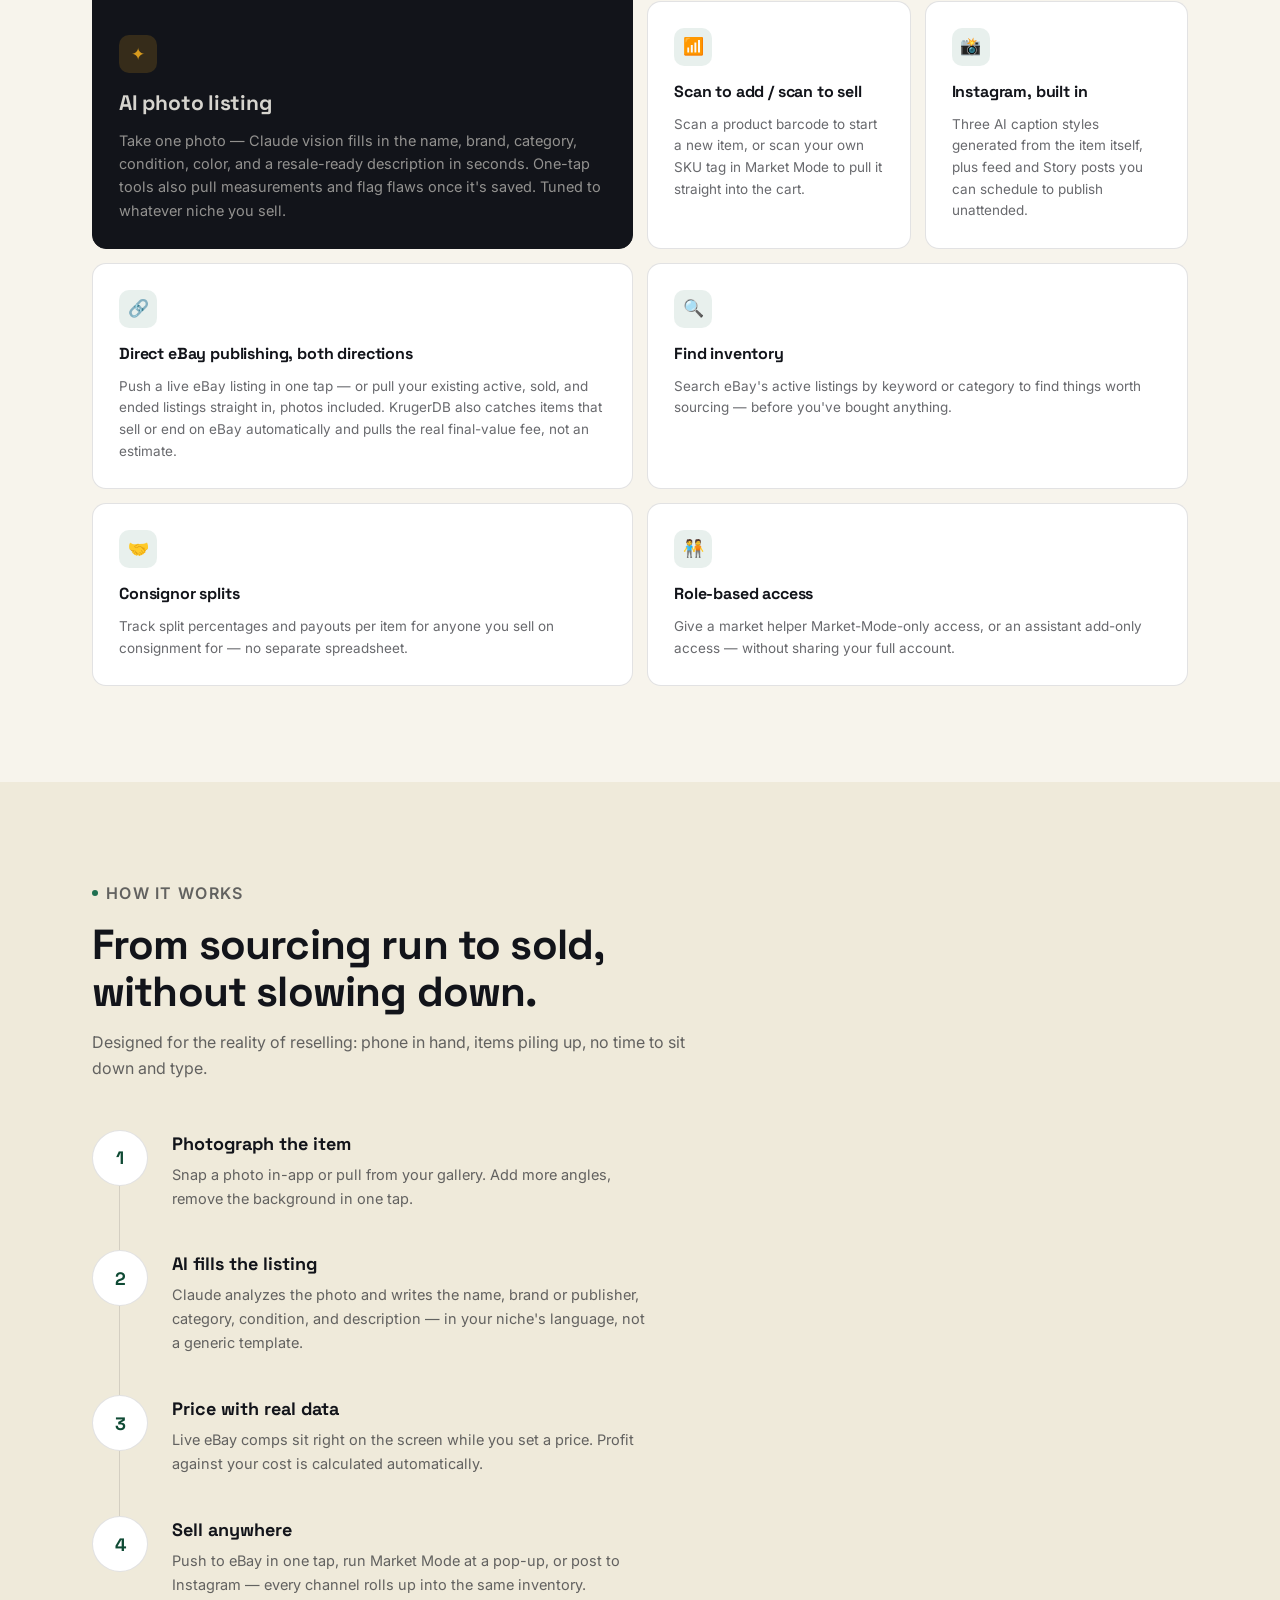
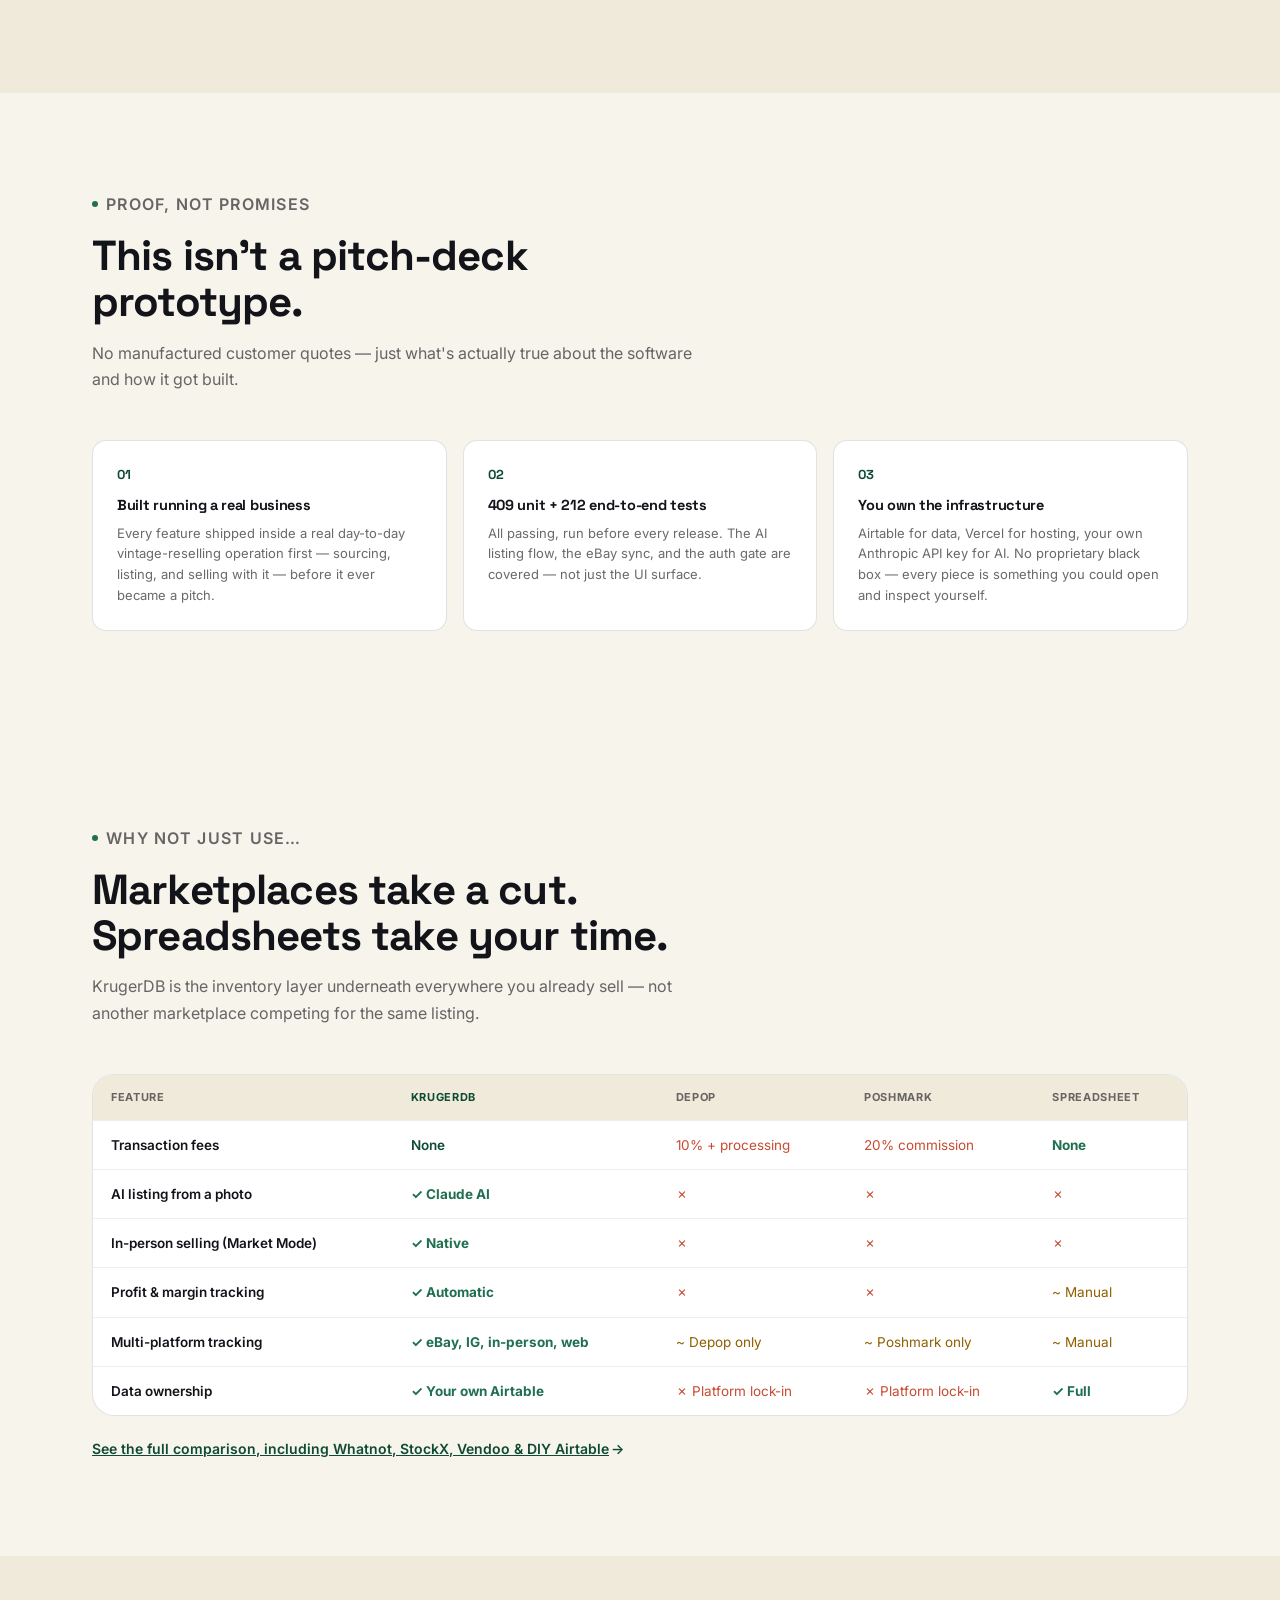
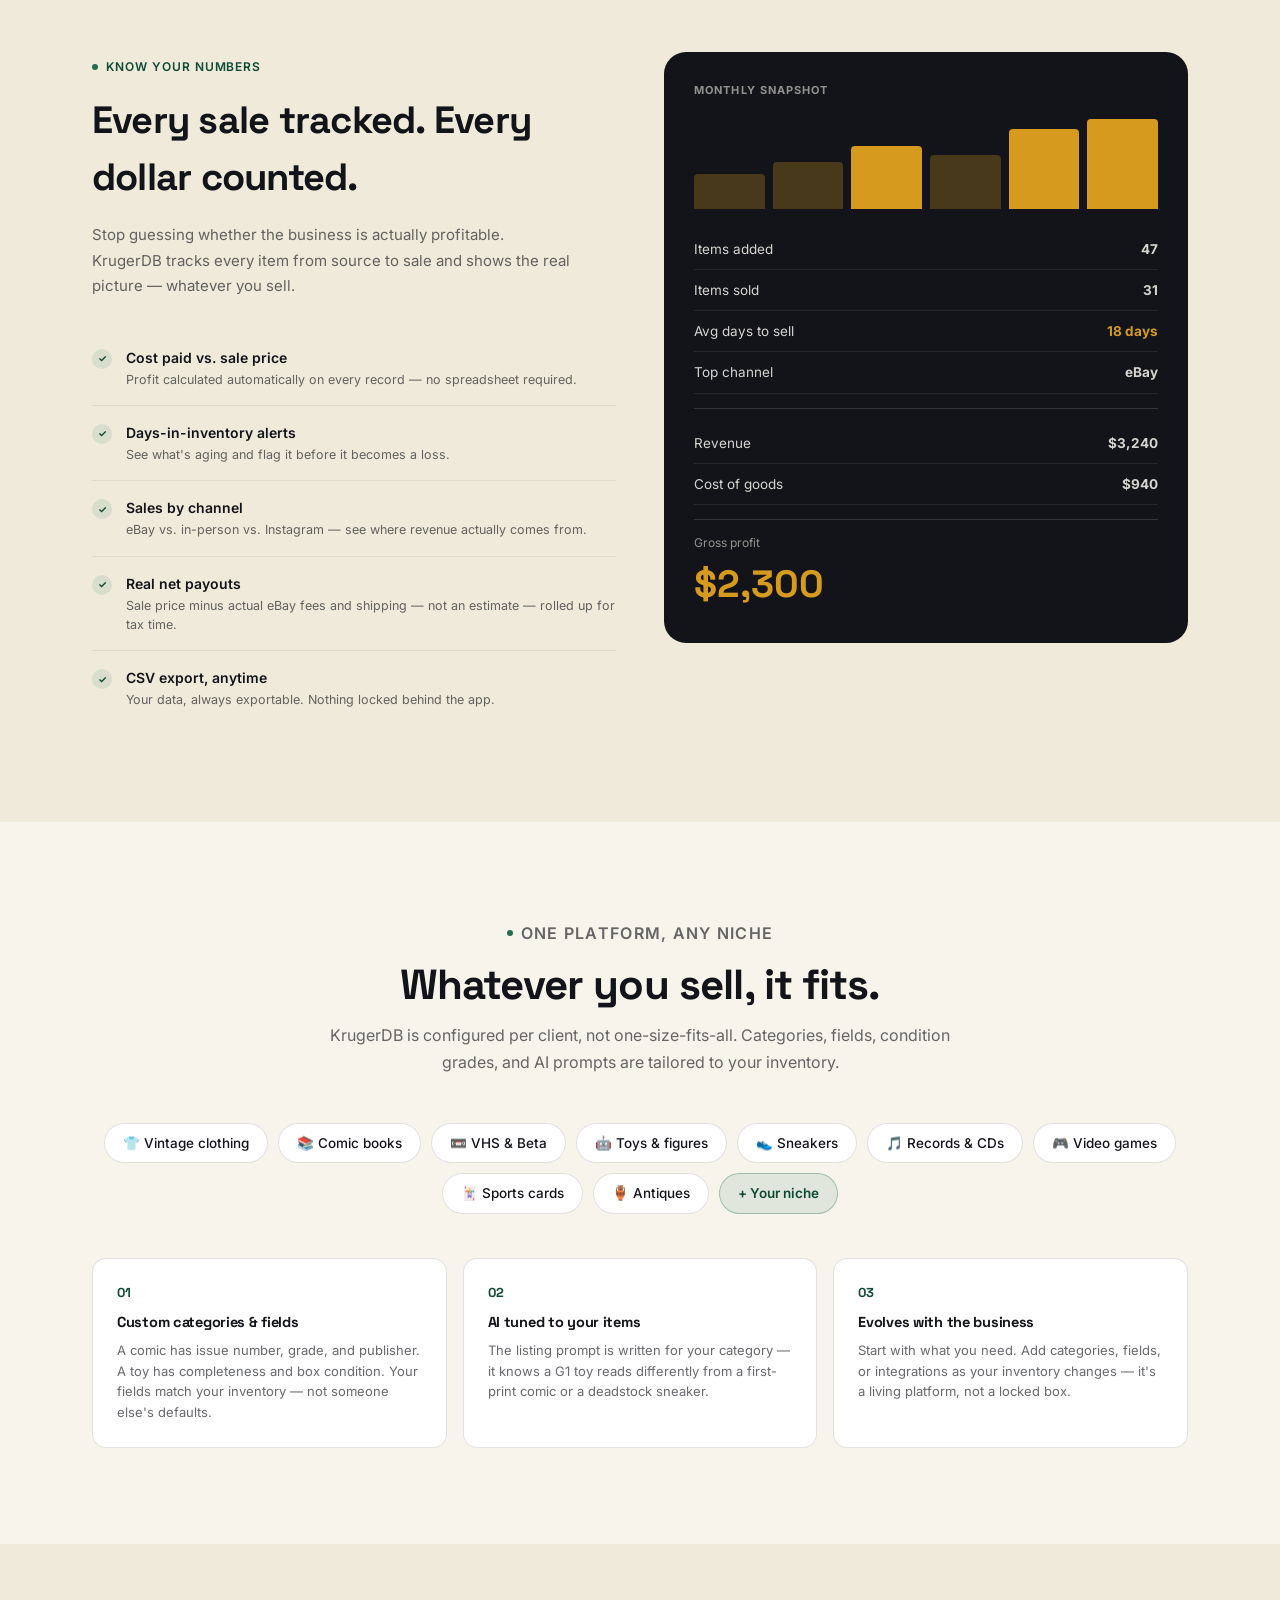
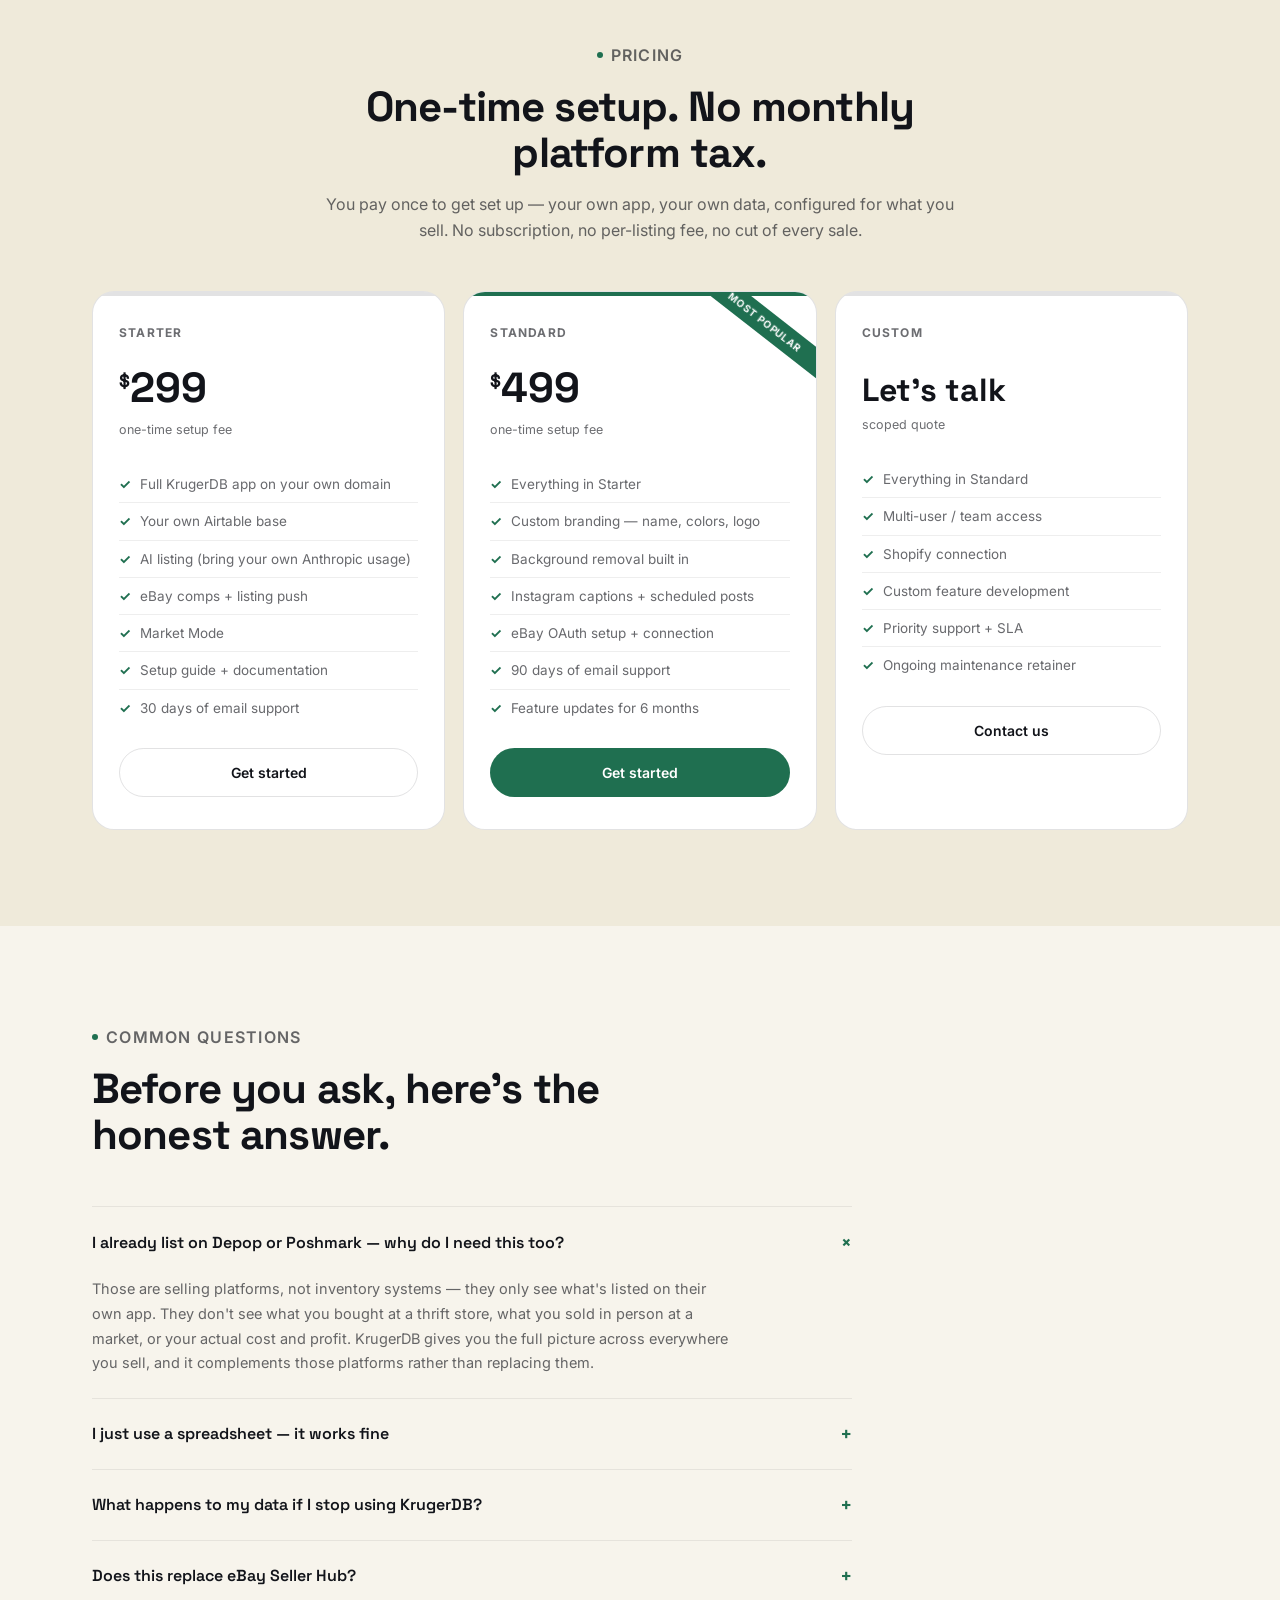
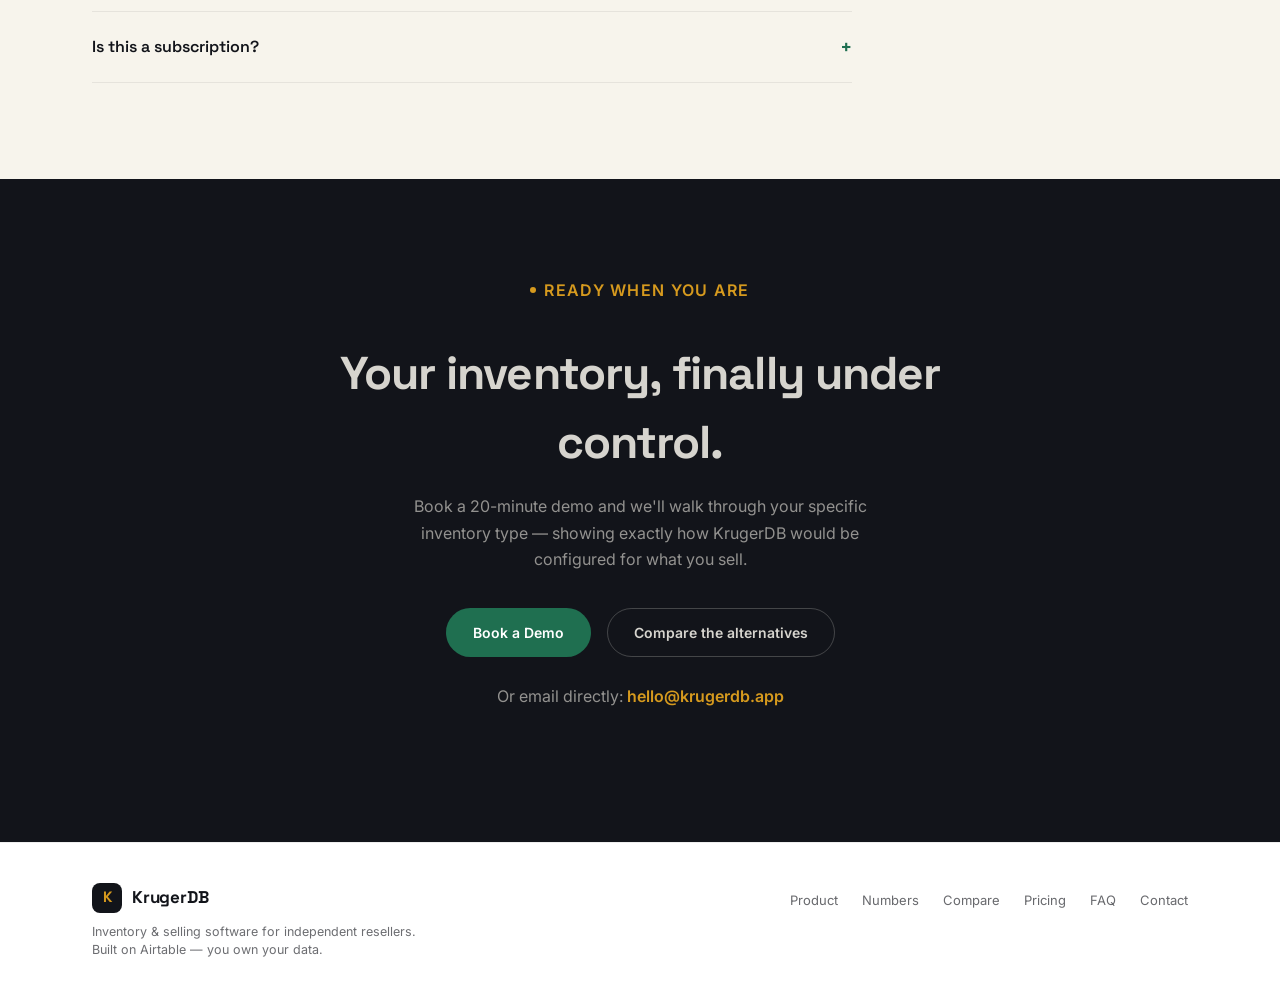
==== commit 2d040ec6: "Fix small-phone overflow, reduced motion, keyboard scrolling and contrast - The home page was 356px " ====
--- a/index.html
+++ b/index.html
@@ -240,7 +240,7 @@
       <p>KrugerDB is the inventory layer underneath everywhere you already sell — not another marketplace competing for the same listing.</p>
     </div>
 
-    <div class="mini-compare reveal">
+    <div class="mini-compare reveal" tabindex="0" role="region" aria-label="Comparison table">
       <table>
         <thead>
           <tr>
--- a/assets/css/styles.css
+++ b/assets/css/styles.css
@@ -11,7 +11,7 @@
   --panel:     #FFFFFF;
   --ink:       #12141A;
   --ink-soft:  rgba(18,20,26,0.64);
-  --ink-faint: rgba(18,20,26,0.42);
+  --ink-faint: rgba(18,20,26,0.62);  /* ≥4.5:1 on --bg, --bg-alt and white (was 0.42, ~2.7:1) */
   --line:      rgba(18,20,26,0.12);
   --line-soft: rgba(18,20,26,0.07);
 
@@ -22,6 +22,7 @@
 
   --gold:       #D69A1E;    /* amber — AI / highlight */
   --gold-soft:  rgba(214,154,30,0.14);
+  --gold-ink:   #8F5F00;    /* amber for text: ≥4.5:1 on white and --bg-alt */
 
   --coral:      #C84B31;    /* used sparingly: "no" / warning marks */
 
@@ -117,6 +118,12 @@
 
 .reveal { opacity: 0; transform: translateY(18px); transition: opacity .6s ease, transform .6s ease; }
 .reveal.visible { opacity: 1; transform: translateY(0); }
+/* Respect the OS "reduce motion" setting: show content immediately. */
+@media (prefers-reduced-motion: reduce) {
+  html { scroll-behavior: auto; }
+  .reveal, .reveal.visible { opacity: 1; transform: none; transition: none; }
+  *, *::before, *::after { animation-duration: 0.01ms !important; animation-iteration-count: 1 !important; transition-duration: 0.01ms !important; }
+}
 
 /* ── buttons ── */
 .btn {
@@ -407,6 +414,7 @@
 /* narrower screens: swipe sideways, with the feature column pinned */
 @media (max-width: 980px) {
   .mini-compare { overflow-x: auto; -webkit-overflow-scrolling: touch; overscroll-behavior-x: contain; }
+  .mini-compare:focus-visible { outline-offset: 2px; border-radius: var(--radius-lg); }
   .mini-compare table { min-width: 640px; }
   .compare-full table { min-width: 880px; }
   .compare-full th:first-child, .compare-full td:first-child {
@@ -420,7 +428,7 @@
 
 .mark-yes { color: var(--accent); font-weight: 700; }
 .mark-no { color: var(--coral); }
-.mark-partial { color: var(--gold); }
+.mark-partial { color: var(--gold-ink); }
 
 /* ==========================================================================
    TIMELINE (how it works)
@@ -618,6 +626,19 @@
   .price-grid { gap: 14px; }
   .mini-compare table { min-width: 560px; }
 }
+/* Smallest phones (320–400px): logo, "Get a Demo" and the menu button
+   didn't fit in one row and pushed the page sideways. */
+@media (max-width: 400px) {
+  .nav-inner { padding: 0 14px; }
+  .nav-cta { gap: 10px; }
+  .nav-cta .btn { padding: 10px 14px; font-size: 13px; }
+}
+/* Grid items default to min-width: auto, so a long nowrap button in the hero
+   stretched its column past the screen on small phones. Let hero buttons wrap. */
+.hero-grid > * { min-width: 0; }
+@media (max-width: 400px) {
+  .hero-actions .btn { white-space: normal; text-align: center; }
+}
 
 /* ==========================================================================
    PRINT
